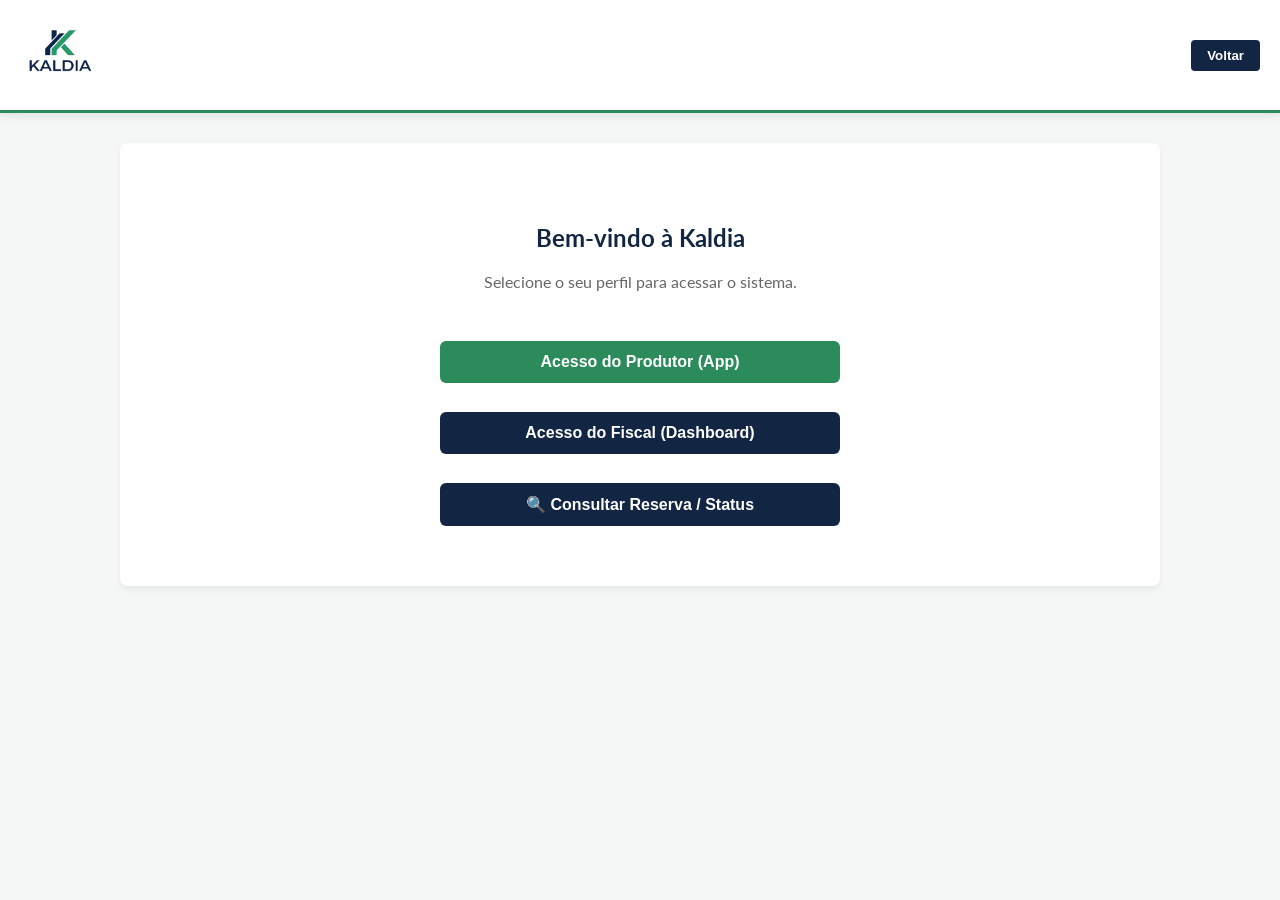
==== index.html @ 9e4625f6 "Rename kaldia.html to index.html" ====
<!DOCTYPE html>
<html lang="pt-BR">

<head>
    <meta charset="UTF-8">
    <meta name="viewport" content="width=device-width, initial-scale=1.0">
    <title>KALDIA - Gestão de Espaços</title>
    <link rel="preconnect" href="https://fonts.googleapis.com">
    <link rel="preconnect" href="https://fonts.gstatic.com" crossorigin>
    <link href="https://fonts.googleapis.com/css2?family=Lato:wght@400;700;900&display=swap" rel="stylesheet">
    <link rel="stylesheet" href="styles.css">
</head>

<body>

    <header>
        <div class="logo-container">
            <img src="logo.png" alt="Kaldia Logo" class="logo-img" style="height: 80px; cursor: pointer;"
                onclick="showView('view-home')">
        </div>
        <button class="header-btn" onclick="voltarPagina()">Voltar</button>
    </header>

    <div class="container">

        <!-- TELA 1: HOME -->
        <div id="view-home" class="view active" style="text-align: center; padding: 40px 0;">
            <h2 style="color: var(--primary-blue);">Bem-vindo à Kaldia</h2>
            <p style="color: #666; margin-bottom: 40px;">Selecione o seu perfil para acessar o sistema.</p>

            <div style="max-width: 400px; margin: 0 auto;">
                <button class="btn" onclick="abrirAutenticacao()">Acesso do Produtor (App)</button>
                <br><br>
                <button class="btn btn-blue" onclick="iniciarFiscal()">Acesso do Fiscal (Dashboard)</button>
                <br><br>
                <button class="btn" style="background-color: var(--primary-blue); color: white; border: none;"
                    onclick="abrirConsultaReserva()">🔍 Consultar Reserva / Status</button>
            </div>
        </div>

        <!-- =================== FLUXO DO PRODUTOR =================== -->

        <!-- TELA 1.1: AUTENTICAÇÃO (LOGIN) -->
        <div id="view-prod-auth" class="view">
            <div class="auth-container" style="text-align: center;">
                <h2 style="color: var(--primary-blue); margin-top: 0;">Identificação</h2>
                <p style="color: #666; margin-bottom: 25px;">Insira seu CPF para acessar a área de reservas.</p>

                <div class="form-group" style="text-align: left;">
                    <label>CPF</label>
                    <input type="number" id="auth-cpf" placeholder="Apenas números">
                </div>

                <button class="btn" onclick="verificarLogin()">Continuar</button>

                <div style="margin-top: 25px; padding-top: 15px; border-top: 1px solid #eee;">
                    <p style="font-size: 14px; margin-bottom: 10px;">Ainda não é cadastrado no KALDIA?</p>
                    <button class="btn btn-outline" onclick="showView('view-prod-cadastro')">Primeiro Acesso (Criar
                        Conta)</button>
                </div>
            </div>
        </div>

        <!-- TELA 1.2: CADASTRO DE PRODUTOR -->
        <div id="view-prod-cadastro" class="view">
            <h2 style="color: var(--primary-blue);">Cadastro de Produtor</h2>
            <p style="color: #666;">Preencha seus dados para agilizar suas futuras locações.</p>

            <div class="form-group">
                <label>Nome Completo *</label>
                <input type="text" id="cad-nome" placeholder="Digite seu nome" value="Carlos Mendonça">
            </div>

            <div style="display: flex; gap: 15px;">
                <div class="form-group" style="flex: 1;">
                    <label>CPF *</label>
                    <input type="number" id="cad-cpf" placeholder="Apenas números" value="09876543211">
                </div>
                <div class="form-group" style="flex: 1;">
                    <label>E-mail <span class="obs-label">(Opcional)</span></label>
                    <input type="email" id="cad-email" placeholder="exemplo@email.com"
                        value="carlos.mendonca@fazenda.com.br">
                </div>
            </div>

            <div class="form-group">
                <label>Tipo de Produto Principal *</label>
                <input type="text" id="cad-produto" placeholder="Ex: Tomate, Batata, Folhagens..."
                    value="Alface e Rúcula (Hidroponia)">
            </div>

            <div class="form-group">
                <label>Veículo de Transporte * <span class="obs-label">(Placa ou Modelo)</span></label>
                <input type="text" id="cad-veiculo" placeholder="Ex: Caminhão Baú (ABC-1234)"
                    value="Caminhão Baú (KLD-2024)">
            </div>

            <div class="form-group">
                <label>Pessoas Autorizadas p/ Embarque e Descarga</label>
                <textarea id="cad-pessoas" rows="2"
                    placeholder="Nome dos ajudantes ou motoristas autorizados">José (Motorista) e Marcos (Ajudante)</textarea>
            </div>

            <div style="display: flex; gap: 10px; margin-top: 25px;">
                <button class="btn" onclick="salvarNovoCadastro()">Confirmar Cadastro</button>
                <button class="btn btn-outline" onclick="showView('view-prod-auth')">Voltar</button>
            </div>
        </div>

        <!-- TELA 1.3: APROVAÇÃO PENDENTE (NOVA!) -->
        <div id="view-prod-aprovacao" class="view">
            <div class="aprovacao-container">

                <!-- Ícone com spinner animado -->
                <div class="aprovacao-icon-wrapper">
                    <div class="aprovacao-spinner"></div>
                    <div class="aprovacao-icon">⏳</div>
                </div>

                <h2 class="aprovacao-titulo">Cadastro Enviado para Análise</h2>
                <p class="aprovacao-subtitulo">
                    Seu cadastro foi recebido com sucesso e está sendo verificado pela equipe KALDIA.
                </p>

                <!-- Card de Status -->
                <div class="aprovacao-status-card">
                    <div class="aprovacao-status-label">Status do Cadastro</div>
                    <div class="aprovacao-status-valor">
                        <span class="status-dot"></span>
                        Aguardando Aprovação
                    </div>
                </div>

                <!-- Barra de progresso da verificação -->
                <div class="aprovacao-progress-bar">
                    <div id="aprovacao-progress" class="aprovacao-progress-fill"></div>
                </div>
                <div id="aprovacao-progress-text" class="aprovacao-progress-text">Iniciando verificação...</div>

                <!-- Etapas de verificação -->
                <div class="aprovacao-etapas">
                    <div id="etapa-1" class="aprovacao-etapa">
                        <div class="aprovacao-etapa-icon">1</div>
                        <span>Recebendo dados cadastrais...</span>
                    </div>
                    <div id="etapa-2" class="aprovacao-etapa">
                        <div class="aprovacao-etapa-icon">2</div>
                        <span>Verificando documentação (CPF)...</span>
                    </div>
                    <div id="etapa-3" class="aprovacao-etapa">
                        <div class="aprovacao-etapa-icon">3</div>
                        <span>Validando dados do veículo...</span>
                    </div>
                    <div id="etapa-4" class="aprovacao-etapa">
                        <div class="aprovacao-etapa-icon">4</div>
                        <span>Confirmando registro de Produtor Rural...</span>
                    </div>
                    <div id="etapa-5" class="aprovacao-etapa">
                        <div class="aprovacao-etapa-icon">5</div>
                        <span>Aprovação final do sistema...</span>
                    </div>
                </div>

                <!-- Dados resumidos do cadastro -->
                <div class="aprovacao-dados">
                    <div class="aprovacao-dados-titulo">Dados Enviados</div>
                    <div class="aprovacao-dado-linha">
                        <span>Nome:</span>
                        <span id="aprovacao-nome">-</span>
                    </div>
                    <div class="aprovacao-dado-linha">
                        <span>CPF:</span>
                        <span id="aprovacao-cpf">-</span>
                    </div>
                    <div class="aprovacao-dado-linha">
                        <span>Produto:</span>
                        <span id="aprovacao-produto">-</span>
                    </div>
                    <div class="aprovacao-dado-linha">
                        <span>Veículo:</span>
                        <span id="aprovacao-veiculo">-</span>
                    </div>
                </div>

                <!-- Aviso informativo -->
                <div class="aprovacao-info">
                    <span class="aprovacao-info-icon">ℹ️</span>
                    <span>A verificação é automática e leva alguns instantes. Você será redirecionado automaticamente
                        assim que seu cadastro for aprovado.</span>
                </div>

                <button class="btn btn-outline" onclick="showView('view-home')">Voltar ao Início</button>
            </div>
        </div>

        <!-- TELA 1.4: APROVAÇÃO CONFIRMADA (NOVA!) -->
        <div id="view-prod-aprovado" class="view">
            <div class="aprovacao-container">

                <!-- Ícone de sucesso -->
                <div class="aprovacao-sucesso-icon-wrapper">
                    <span class="aprovacao-sucesso-icon">✓</span>
                </div>

                <h2 class="aprovacao-sucesso-titulo">Cadastro Aprovado!</h2>
                <p class="aprovacao-sucesso-msg">
                    Parabéns! Seus dados foram verificados e aprovados.<br>
                    Você será redirecionado para a área de reservas.
                </p>

                <div class="aprovacao-redirect-info">
                    <span>🔔</span> Redirecionando em <strong id="countdown-timer">3</strong> segundos...
                </div>

                <button class="btn" onclick="iniciarProdutor()">Acessar Agora</button>
            </div>
        </div>

        <!-- TELA 2: PRODUTOR - RESERVA -->
        <div id="view-prod-reserva" class="view">
            <div style="display: flex; justify-content: space-between; align-items: center;">
                <h2 style="color: var(--primary-blue);">Agendar Locação</h2>
                <span id="nome-produtor-logado"
                    style="background: var(--box-free); padding: 5px 15px; border-radius: 20px; font-size: 13px; font-weight: bold;"></span>
            </div>

            <div class="form-group">
                <label>Data de Ocupação</label>
                <input type="date" id="prod-data" value="2026-09-20">
            </div>
            <div class="form-group">
                <label>Seus Produtos nesta carga</label>
                <input type="text" id="prod-produto">
            </div>
            <div class="form-group">
                <label>Quantidade Total Estimada</label>
                <input type="text" id="prod-qtd" placeholder="Ex: 80 Caixas">
            </div>

            <div class="form-group" style="margin-top: 25px;">
                <label
                    style="font-size: 16px; border-bottom: 2px solid var(--primary-green); padding-bottom: 5px;">Selecione
                    o Box no Mapa</label>
                <p style="font-size: 13px; color: #666; margin-top: 5px;">Veja onde seus concorrentes estão e escolha a
                    melhor localização.</p>

                <div class="legenda">
                    <div class="legenda-item">
                        <div class="dot livre"></div> Livre (Clique)
                    </div>
                    <div class="legenda-item">
                        <div class="dot reservado"></div> Ocupado
                    </div>
                    <div class="legenda-item">
                        <div class="dot selecionado"></div> Sua Escolha
                    </div>
                </div>

                <div id="mapa-produtor" class="patio-grid">
                    <!-- Preenchido via JavaScript -->
                </div>


                <div id="msg-box-selecionado"
                    style="text-align: center; padding: 10px; background: #e2e8f0; border-radius: 4px; font-weight: bold; color: var(--primary-blue);">
                    Nenhum box selecionado
                </div>
            </div>

            <button class="btn" onclick="confirmarReserva()">Avançar para Pagamento</button>
        </div>

        <!-- TELA 3: PRODUTOR - PAGAMENTO -->
        <div id="view-prod-pagamento" class="view" style="text-align: center;">
            <h2 style="color: var(--primary-blue);">Confirmar Pagamento</h2>
            <p>Sua reserva para o <strong id="pagamento-box"></strong> está pré-aprovada.</p>

            <div id="pagamento-valor"
                style="background: #e2e8f0; padding: 20px; border-radius: 8px; margin: 20px 0; font-size: 24px; font-weight: bold; color: var(--primary-blue);">
                Valor: R$ 35,00
            </div>

            <div style="text-align: left; background: white; padding: 15px; border-radius: 8px; margin-bottom: 20px; border: 1px solid #e2e8f0;">
                <h3 style="margin-top: 0; font-size: 16px; color: var(--primary-blue);">Forma de Pagamento</h3>
                
                <label style="display: flex; align-items: center; gap: 10px; margin-bottom: 15px; cursor: pointer; padding: 10px; border: 1px solid #ccc; border-radius: 6px;">
                    <input type="radio" name="metodo-pagamento" value="pix" checked style="width: auto;">
                    <span style="font-weight: bold;">PIX (Aprovação Imediata)</span>
                    <span style="margin-left: auto; font-size: 20px;">💠</span>
                </label>

                <label style="display: flex; align-items: center; gap: 10px; margin-bottom: 15px; cursor: pointer; padding: 10px; border: 1px solid #ccc; border-radius: 6px;">
                    <input type="radio" name="metodo-pagamento" value="credito" style="width: auto;">
                    <span style="font-weight: bold;">Cartão de Crédito</span>
                    <div style="margin-left: auto; display: flex; gap: 5px;">
                        <img src="https://upload.wikimedia.org/wikipedia/commons/thumb/5/5e/Visa_Inc._logo.svg/800px-Visa_Inc._logo.svg.png" style="height: 15px;" alt="Visa">
                        <img src="https://upload.wikimedia.org/wikipedia/commons/thumb/2/2a/Mastercard-logo.svg/1280px-Mastercard-logo.svg.png" style="height: 15px;" alt="Mastercard">
                    </div>
                </label>

                <label style="display: flex; align-items: center; gap: 10px; cursor: pointer; padding: 10px; border: 1px solid #ccc; border-radius: 6px;">
                    <input type="radio" name="metodo-pagamento" value="debito" style="width: auto;">
                    <span style="font-weight: bold;">Cartão de Débito</span>
                    <div style="margin-left: auto; display: flex; gap: 5px;">
                        <img src="https://upload.wikimedia.org/wikipedia/commons/thumb/5/5e/Visa_Inc._logo.svg/800px-Visa_Inc._logo.svg.png" style="height: 15px;" alt="Visa">
                        <img src="https://upload.wikimedia.org/wikipedia/commons/thumb/2/2a/Mastercard-logo.svg/1280px-Mastercard-logo.svg.png" style="height: 15px;" alt="Mastercard">
                    </div>
                </label>
            </div>

            <button class="btn" onclick="realizarPagamento()">Pagar e Confirmar</button>
            <button class="btn btn-outline" onclick="showView('view-prod-reserva')">Voltar</button>
        </div>

        <!-- TELA 4: PRODUTOR - STATUS E CHECK-IN -->
        <div id="view-prod-status" class="view" style="text-align: center;">
            <h2 style="color: var(--primary-green);">Reserva Paga com Sucesso!</h2>
            <p>Dirija-se ao local e ocupe o seu espaço.</p>

            <div class="ficha-resumo">
                <div class="ficha-linha"><span>Status do Espaço:</span> <strong
                        style="color: var(--box-reserved);">Reservado (Aguardando Chegada)</strong></div>
                <div class="ficha-linha"><span>Box Alocado:</span> <strong id="status-box"></strong></div>
                <div class="ficha-linha"><span>Data:</span> <strong id="status-data"></strong></div>
            </div>

            <br>
            <button class="btn btn-blue" onclick="fazerCheckin()">Cheguei ao Local (Fazer Check-in)</button>
        </div>

        <!-- TELA 5: PRODUTOR - FICHA RESUMO FINAL -->
        <div id="view-prod-resumo" class="view">
            <h2 style="color: var(--primary-green); text-align: center;">Check-in Realizado!</h2>
            <p style="text-align: center;">Você já pode iniciar sua comercialização no espaço.</p>

            <div class="ficha-resumo">
                <h3 style="margin-top: 0; color: var(--primary-blue); text-align: center;">Ficha de Ocupação</h3>
                <div class="ficha-linha"><span>Produtor(a):</span> <strong id="resumo-nome"></strong></div>
                <div class="ficha-linha"><span>Status Oficial:</span> <strong
                        style="color: var(--primary-green);">Ocupado (Check-in Concluído)</strong></div>
                <div class="ficha-linha"><span>Box (Pedra):</span> <strong id="resumo-box"></strong></div>
                <div class="ficha-linha"><span>Produtos:</span> <strong id="resumo-produto"></strong></div>
                <div class="ficha-linha"><span>Volume Declarado:</span> <strong id="resumo-qtd"></strong></div>
            </div>

            <button class="btn btn-outline" style="margin-top: 20px;" onclick="showView('view-home')">Sair</button>
        </div>

        <!-- =================== FLUXO DO FISCAL =================== -->

        <!-- TELA 6: FISCAL - DASHBOARD -->
        <div id="view-fiscal-dash" class="view">
            <div class="dash-header">
                <h2 style="margin: 0; color: var(--primary-blue); display: flex; align-items: center; gap: 15px;">Gestão
                    de Espaços do Dia <span id="percentual-lotacao"
                        style="font-size: 14px; background: #e2e8f0; color: var(--primary-blue); padding: 5px 12px; border-radius: 20px; border: 1px solid #cbd5e0;">0%
                        Lotado</span></h2>
                <div class="fiscal-actions">
                    <button class="btn-sm"
                        style="background-color: var(--primary-green); color: white; padding: 8px 15px; margin-right: 10px; border: none; box-shadow: 0 2px 4px rgba(0,0,0,0.1);"
                        onclick="abrirRelatorios()">📊 Visão Gerencial</button>
                    <button class="btn-sm"
                        style="background-color: var(--box-revisao); color: white; padding: 8px 15px; margin-right: 10px; border: none; box-shadow: 0 2px 4px rgba(0,0,0,0.1);"
                        onclick="abrirGestaoProdutores()">👥 Produtores (CRM)</button>
                    <button class="btn-sm btn-blue" style="padding: 8px 15px;" onclick="abrirModalNovo()">+ Adicionar
                        Locação Manual</button>
                </div>
            </div>

            <div class="legenda">
                <div class="legenda-item">
                    <div class="dot livre"></div> Livre
                </div>
                <div class="legenda-item">
                    <div class="dot reservado"></div> Reservado (Pago)
                </div>
                <div class="legenda-item">
                    <div class="dot ocupado"></div> Ocupado (No local)
                </div>
                <div class="legenda-item">
                    <div class="dot alerta"></div> Irregularidade
                </div>
                <div class="legenda-item">
                    <div class="dot revisao"></div> Em Revisão
                </div>
            </div>

            <div id="mapa-patio-fiscal" class="patio-grid">
                <!-- Preenchido via JavaScript -->
            </div>

            <div
                style="display: flex; justify-content: space-between; align-items: center; margin-top: 30px; border-bottom: 2px solid var(--primary-green); padding-bottom: 5px; flex-wrap: wrap; gap: 10px;">
                <h3 style="color: var(--primary-blue); margin: 0; border: none; padding: 0;">Agendamentos do Dia</h3>
                <select id="filtro-status"
                    style="padding: 6px 12px; border-radius: 4px; border: 1px solid #ccc; font-size: 14px; background: white; color: var(--primary-blue); outline: none;"
                    onchange="renderizarDashboardFiscal()">
                    <option value="todos">Todos os Status</option>
                    <option value="reservado">Aguardando Confirmação</option>
                    <option value="alerta">Com Irregularidade</option>
                    <option value="revisao">Em Revisão</option>
                    <option value="ocupado">Ocupados</option>
                </select>
            </div>
            <div style="overflow-x: auto;">
                <table>
                    <thead>
                        <tr>
                            <th>Box</th>
                            <th>Produtor/Responsável</th>
                            <th>Produto Informado</th>
                            <th>Qtd</th>
                            <th>Status</th>
                            <th>Ações de Gestão</th>
                        </tr>
                    </thead>
                    <tbody id="tabela-agendamentos">
                        <!-- Preenchido via JavaScript -->
                    </tbody>
                </table>
            </div>
        </div>

        <!-- TELA 7: VISÃO GERENCIAL (RELATÓRIOS) -->
        <div id="view-fiscal-relatorios" class="view">
            <div class="dash-header">
                <h2 style="margin: 0; color: var(--primary-blue);">Painel Gerencial de Relatórios</h2>
                <button class="btn-sm btn-outline" style="padding: 8px 15px;" onclick="iniciarFiscal()">Voltar ao
                    Dashboard</button>
            </div>
            <p style="color: #666; margin-bottom: 20px;">Visão consolidada da operação do pátio para tomada de decisão
                gerencial.</p>

            <div class="report-grid">
                <div class="report-card">
                    <div class="report-icon">📈</div>
                    <div class="report-value" id="rep-lotacao">0%</div>
                    <div class="report-label">Lotação Média do Dia</div>
                </div>
                <div class="report-card">
                    <div class="report-icon">❌</div>
                    <div class="report-value" id="rep-cancelamentos">0</div>
                    <div class="report-label">Cancelamentos / No-show</div>
                </div>
                <div class="report-card">
                    <div class="report-icon">⚠️</div>
                    <div class="report-value" id="rep-alertas">0</div>
                    <div class="report-label">Não Conformidades Registradas</div>
                </div>
                <div class="report-card">
                    <div class="report-icon">🛠️</div>
                    <div class="report-value" id="rep-resolvidas">0</div>
                    <div class="report-label">Ocorrências Resolvidas</div>
                </div>
            </div>

            <div
                style="margin-top: 30px; background: white; padding: 20px; border-radius: 8px; border: 1px solid #e2e8f0;">
                <h3 style="margin-top: 0; color: var(--primary-blue);">Histórico de Lotação (Últimos 30 dias)</h3>
                <div class="chart-container" id="grafico-lotacao">
                    <!-- Barras geradas por JS -->
                </div>
                <div
                    style="display: flex; justify-content: space-between; font-size: 12px; color: #666; margin-top: 5px;">
                    <span>30 dias atrás</span>
                    <span>Hoje</span>
                </div>
            </div>

            <div
                style="margin-top: 30px; background: white; padding: 20px; border-radius: 8px; border: 1px solid #e2e8f0;">
                <h3 style="margin-top: 0; color: var(--primary-blue);">Eficiência de Tratativas de Pátio</h3>
                <div style="display: flex; align-items: center; gap: 15px; margin-top: 15px;">
                    <div style="flex: 1; background: #e2e8f0; height: 20px; border-radius: 10px; overflow: hidden;">
                        <div id="rep-barra-eficiencia"
                            style="width: 0%; background: var(--primary-green); height: 100%;"></div>
                    </div>
                    <strong style="color: var(--primary-green);" id="rep-texto-eficiencia">0% de Eficiência</strong>
                </div>
                <p style="font-size: 13px; color: #666; margin-top: 10px;">Proporção de alertas solucionados pela equipe
                    operacional durante o mesmo turno.</p>
            </div>
        </div>

        <!-- TELA 8: GESTÃO DE PRODUTORES E CRM -->
        <div id="view-fiscal-produtores" class="view">
            <div class="dash-header">
                <h2 style="margin: 0; color: var(--primary-blue);">Gestão de Produtores e Comunicação</h2>
                <button class="btn-sm btn-outline" style="padding: 8px 15px;" onclick="iniciarFiscal()">Voltar ao
                    Dashboard</button>
            </div>

            <div
                style="background: white; padding: 20px; border-radius: 8px; border: 1px solid #e2e8f0; margin-bottom: 25px;">
                <h3 style="margin-top: 0; color: var(--primary-blue);">Campanhas Sazonais (Atração)</h3>
                <p style="font-size: 13px; color: #666; margin-bottom: 15px;">Aumente a taxa de lotação enviando
                    convites automáticos para produtores de culturas específicas.</p>
                <div style="display: flex; gap: 10px; align-items: center; flex-wrap: wrap;">
                    <div style="flex: 1; min-width: 200px;">
                        <input type="text" id="crm-sazonal-produto" placeholder="Ex: Morango, Tomate, Milho..."
                            value="Morango">
                    </div>
                    <button class="btn" style="background-color: var(--primary-green); width: auto;"
                        onclick="dispararSazonal()">📢 Disparar Convite Sazonal</button>
                </div>
            </div>

            <div
                style="display: flex; justify-content: space-between; align-items: center; border-bottom: 2px solid var(--primary-green); padding-bottom: 5px; flex-wrap: wrap; gap: 10px;">
                <h3 style="color: var(--primary-blue); margin: 0; border: none; padding: 0;">Base de Produtores
                    Cadastrados</h3>
                <select id="filtro-crm"
                    style="padding: 6px 12px; border-radius: 4px; border: 1px solid #ccc; font-size: 14px; background: white; color: var(--primary-blue); outline: none;"
                    onchange="renderizarTabelaProdutores()">
                    <option value="todos">Todos os Produtores</option>
                    <option value="ativo_locado">Ativos com Locação</option>
                    <option value="ativo_sem_locacao">Ativos sem Locação</option>
                    <option value="inativo">Inativos</option>
                </select>
            </div>
            <div style="overflow-x: auto;">
                <table>
                    <thead>
                        <tr>
                            <th>Produtor</th>
                            <th>Produto Principal</th>
                            <th>Status (KALDIA)</th>
                            <th>Ações</th>
                        </tr>
                    </thead>
                    <tbody id="tabela-produtores-crm">
                        <!-- Preenchido via JavaScript -->
                    </tbody>
                </table>
            </div>
        </div>

        <!-- TELA 9: CONSULTA DE RESERVA -->
        <div id="view-consulta-reserva" class="view" style="max-width: 500px; margin: 0 auto;">
            <h2 style="color: var(--primary-blue); text-align: center;">Consultar Reserva</h2>
            <p style="text-align: center; color: #666; margin-bottom: 20px;">Informe um dos dados abaixo para localizar
                sua reserva de espaço.</p>

            <div class="card" style="padding: 20px;">
                <div class="form-group">
                    <label style="font-weight: bold; color: var(--primary-blue);">CPF, Placa do Veículo ou Código da
                        Reserva</label>
                    <input type="text" id="consulta-input" placeholder="Ex: 123.456.789-00, ABC-1234, KLD-998"
                        style="text-align: center; font-size: 16px; margin-top: 10px;">
                </div>
                <button class="btn" id="btn-buscar-reserva" style="background-color: var(--primary-green);"
                    onclick="buscarReserva()">Pesquisar Reserva</button>
            </div>

            <div id="resultado-consulta" style="display: none; margin-top: 25px;">
                <div class="card"
                    style="border-top: 4px solid var(--primary-green); text-align: center; padding: 25px;">
                    <h3 style="margin-top: 0; color: var(--primary-blue);">Detalhes da Reserva</h3>

                    <div style="margin: 15px 0;">
                        <span
                            style="background: var(--primary-green); color: white; padding: 6px 15px; border-radius: 20px; font-weight: bold; font-size: 14px; box-shadow: 0 2px 4px rgba(0,0,0,0.1);">STATUS:
                            CONFIRMADO</span>
                    </div>

                    <div
                        style="text-align: left; background: #f8fafc; padding: 15px; border-radius: 8px; margin-bottom: 15px; border: 1px solid #e2e8f0;">
                        <p style="margin: 8px 0; border-bottom: 1px dashed #ccc; padding-bottom: 8px;">
                            <strong>Produtor:</strong> <span id="consulta-nome"
                                style="color: var(--primary-blue); font-weight: bold;">João da Silva</span>
                        </p>
                        <p style="margin: 8px 0; border-bottom: 1px dashed #ccc; padding-bottom: 8px;"><strong>Data da
                                Entrada:</strong> <span id="consulta-data">25/10/2026</span></p>
                        <p style="margin: 8px 0; border-bottom: 1px dashed #ccc; padding-bottom: 8px;"><strong>Espaço
                                (Box):</strong> <span id="consulta-box"
                                style="font-size: 16px; font-weight: bold; color: var(--primary-blue);">A-02</span></p>
                        <p style="margin: 8px 0;"><strong>Pagamento:</strong> <span
                                style="color: var(--primary-green); font-weight: bold;">Pago (R$ <span
                                    id="consulta-valor">70,00</span>)</span></p>
                    </div>

                    <div style="margin-top: 20px; display: flex; flex-direction: column; align-items: center;">
                        <p style="font-size: 13px; color: #666; margin-bottom: 8px;">Apresente este QR Code na portaria
                        </p>
                        <div
                            style="width: 150px; height: 150px; background: url('https://api.qrserver.com/v1/create-qr-code/?size=150x150&data=KALDIA-RESERVA') no-repeat center center; border: 1px solid #ccc; padding: 10px; border-radius: 8px;">
                        </div>
                        <p
                            style="font-size: 16px; font-weight: 900; color: var(--primary-blue); margin-top: 15px; letter-spacing: 2px;">
                            KLD-<span id="consulta-codigo">A02-887</span></p>
                    </div>
                </div>
            </div>
        </div>

        <!-- MODAIS DO FISCAL -->
        <div id="modal-irregular" class="modal-overlay">
            <div class="modal-content">
                <h3 style="color: var(--box-alert); margin-top: 0;">Reportar Irregularidade</h3>
                <p>Descreva a divergência encontrada no espaço (ex: quantidade diferente, produto errado, invadiu espaço
                    vizinho).</p>
                <input type="hidden" id="irreg-box-id">
                <textarea id="irreg-obs" rows="4" placeholder="Detalhes da irregularidade..."></textarea>
                <div style="display: flex; gap: 10px; margin-top: 15px;">
                    <button class="btn btn-danger" onclick="salvarIrregularidade()">Registrar e Alertar</button>
                    <button class="btn btn-outline" onclick="fecharModais()">Cancelar</button>
                </div>
            </div>
        </div>

        <div id="modal-tratar-alerta" class="modal-overlay">
            <div class="modal-content">
                <h3 style="color: var(--primary-blue); margin-top: 0;">Tratar Ocorrência</h3>
                <p>A ocorrência reportada neste espaço foi resolvida?</p>
                <input type="hidden" id="tratar-box-id">
                <div style="display: flex; flex-direction: column; gap: 10px; margin-top: 15px;">
                    <button class="btn" style="background-color: var(--primary-green);" onclick="resolverOcorrencia()">✅
                        Sim, resolvida (Fica Verde)</button>
                    <button class="btn" style="background-color: var(--box-revisao); color: white;"
                        onclick="revisarOcorrencia()">⏳ Não, aguardando revisão</button>
                    <button class="btn btn-outline" onclick="fecharModais()">Cancelar</button>
                </div>
            </div>
        </div>

        <div id="modal-novo" class="modal-overlay">
            <div class="modal-content">
                <h3 style="color: var(--primary-blue); margin-top: 0;">Nova Locação Manual</h3>
                <div class="form-group">
                    <label>Nome do Produtor</label>
                    <input type="text" id="novo-nome" placeholder="Nome Completo">
                </div>
                <div class="form-group">
                    <label>Box (Digite um disponível)</label>
                    <input type="text" id="novo-box" placeholder="Ex: B-05">
                </div>
                <div class="form-group">
                    <label>Produtos</label>
                    <input type="text" id="novo-produto" placeholder="O que está vendendo?">
                </div>
                <div style="display: flex; gap: 10px; margin-top: 15px;">
                    <button class="btn" onclick="salvarNovoManual()">Criar Locação</button>
                    <button class="btn btn-outline" onclick="fecharModais()">Cancelar</button>
                </div>
            </div>
        </div>

    </div>

    <script src="script.js?v=2"></script>
</body>

</html>
---- styles.css ----
/* Paleta de Cores baseada no Logo KALDIA */
:root {
    --primary-blue: #122643;
    --primary-green: #2C8B5B;
    --light-bg: #F4F7F6;
    --white: #FFFFFF;

    --box-free: #E2E8F0;
    --box-reserved: #F6E05E;
    --box-occupied: #48BB78;
    --box-alert: #FC8181;
    --box-revisao: #ED8936;
}

body {
    font-family: 'Lato', sans-serif;
    background-color: var(--light-bg);
    margin: 0;
    padding: 0;
    color: #333;
}

header {
    background-color: var(--white);
    padding: 15px 20px;
    display: flex;
    justify-content: space-between;
    align-items: center;
    box-shadow: 0 2px 10px rgba(0, 0, 0, 0.1);
    border-bottom: 3px solid var(--primary-green);
}

.logo-container {
    display: flex;
    align-items: center;
    font-weight: 900;
    font-size: 28px;
    letter-spacing: 2px;
}

.logo-k {
    color: var(--primary-green);
}

.logo-text {
    color: var(--primary-blue);
    margin-left: 5px;
}

.logo-img {
    height: 80px;
    width: 80px;
    object-fit: contain;
    margin-right: 10px;
    border-radius: 4px;
}

.header-btn {
    background: var(--primary-blue);
    border: none;
    color: var(--white);
    padding: 8px 16px;
    cursor: pointer;
    border-radius: 4px;
    font-weight: bold;
}

.container {
    max-width: 1000px;
    margin: 30px auto;
    padding: 20px;
    background: var(--white);
    border-radius: 8px;
    box-shadow: 0 4px 6px rgba(0, 0, 0, 0.05);
}

.view {
    display: none;
}

.view.active {
    display: block;
    animation: fadeIn 0.3s ease;
}

@keyframes fadeIn {
    from {
        opacity: 0;
        transform: translateY(10px);
    }

    to {
        opacity: 1;
        transform: translateY(0);
    }
}

.btn {
    display: inline-block;
    background-color: var(--primary-green);
    color: var(--white);
    padding: 12px 24px;
    border: none;
    border-radius: 6px;
    font-size: 16px;
    font-weight: bold;
    cursor: pointer;
    width: 100%;
    margin-top: 10px;
    text-align: center;
    transition: opacity 0.2s;
}

.btn:hover {
    opacity: 0.9;
}

.btn-blue {
    background-color: var(--primary-blue);
    color: var(--white);
}

.btn-outline {
    background-color: transparent;
    color: var(--primary-blue);
    border: 2px solid var(--primary-blue);
}

.btn-sm {
    padding: 6px 12px;
    font-size: 12px;
    width: auto;
    margin: 2px;
    color: var(--white);
    border: none;
    border-radius: 4px;
    cursor: pointer;
    font-weight: bold;
}

.btn-danger {
    background-color: #E53E3E;
    color: var(--white);
}

.btn-warning {
    background-color: #DD6B20;
    color: var(--white);
}

.form-group {
    margin-bottom: 15px;
    text-align: left;
}

label {
    display: block;
    margin-bottom: 5px;
    font-weight: bold;
    color: var(--primary-blue);
    font-size: 14px;
}

.obs-label {
    font-size: 12px;
    font-weight: normal;
    color: #666;
    margin-left: 5px;
}

input,
select,
textarea {
    width: 100%;
    padding: 10px;
    border: 1px solid #CBD5E0;
    border-radius: 4px;
    box-sizing: border-box;
    font-size: 15px;
}

.ficha-resumo {
    border: 2px solid var(--primary-blue);
    border-radius: 8px;
    padding: 20px;
    margin-top: 20px;
    background: #f8fafc;
}

.ficha-linha {
    display: flex;
    justify-content: space-between;
    border-bottom: 1px dashed #ccc;
    padding: 10px 0;
}

.ficha-linha strong {
    color: var(--primary-blue);
}

.dash-header {
    display: flex;
    justify-content: space-between;
    align-items: center;
    margin-bottom: 20px;
}

.legenda {
    display: flex;
    gap: 15px;
    font-size: 12px;
    margin-bottom: 15px;
    justify-content: center;
    flex-wrap: wrap;
}

.legenda-item {
    display: flex;
    align-items: center;
    gap: 5px;
    font-weight: bold;
}

.dot {
    width: 14px;
    height: 14px;
    border-radius: 3px;
}

.dot.livre {
    background: var(--box-free);
    border: 1px solid #ccc;
}

.dot.reservado {
    background: var(--box-reserved);
}

.dot.ocupado {
    background: var(--box-occupied);
}

.dot.alerta {
    background: var(--box-alert);
}

.dot.revisao {
    background: var(--box-revisao);
}

.dot.selecionado {
    background: var(--primary-blue);
}

.patio-grid {
    display: grid;
    grid-template-columns: repeat(auto-fill, minmax(80px, 1fr));
    gap: 10px;
    margin-bottom: 20px;
    background: #f1f5f9;
    padding: 15px;
    border-radius: 8px;
}

.pedra {
    height: 70px;
    display: flex;
    flex-direction: column;
    align-items: center;
    justify-content: center;
    font-weight: bold;
    border-radius: 6px;
    border: 1px solid rgba(0, 0, 0, 0.1);
    font-size: 14px;
    text-align: center;
    padding: 2px;
    box-sizing: border-box;
}

.pedra.selecionavel {
    cursor: pointer;
    transition: transform 0.1s;
}

.pedra.selecionavel:hover {
    transform: scale(1.05);
    border-color: var(--primary-green);
}

.pedra.nao-selecionavel {
    cursor: not-allowed;
    opacity: 0.85;
}

.status-livre {
    background-color: var(--box-free);
    color: #666;
}

.status-reservado {
    background-color: var(--box-reserved);
    color: #333;
}

.status-ocupado {
    background-color: var(--box-occupied);
    color: white;
}

.status-alerta {
    background-color: var(--box-alert);
    color: white;
}

.status-revisao {
    background-color: var(--box-revisao);
    color: white;
}

.status-selecionado {
    background-color: var(--primary-blue);
    color: white;
    box-shadow: 0 0 8px rgba(0, 0, 0, 0.4);
    transform: scale(1.05);
}

.produto-info {
    font-size: 10px;
    font-weight: normal;
    margin-top: 4px;
    line-height: 1.1;
    white-space: nowrap;
    overflow: hidden;
    text-overflow: ellipsis;
    width: 100%;
}

table {
    width: 100%;
    border-collapse: collapse;
    margin-top: 10px;
}

th,
td {
    padding: 12px;
    text-align: left;
    border-bottom: 1px solid #ddd;
    font-size: 14px;
}

th {
    background-color: var(--primary-blue);
    color: white;
}

tr:hover {
    background-color: #f1f5f9;
}

.modal-overlay {
    position: fixed;
    top: 0;
    left: 0;
    width: 100%;
    height: 100%;
    background: rgba(0, 0, 0, 0.5);
    display: none;
    justify-content: center;
    align-items: center;
}

.modal-content {
    background: white;
    padding: 25px;
    border-radius: 8px;
    width: 90%;
    max-width: 500px;
}

.modal-overlay.active {
    display: flex;
}

.auth-container {
    max-width: 400px;
    margin: 0 auto;
    background: white;
    padding: 30px;
    border-radius: 8px;
    border: 1px solid #e2e8f0;
}

/* =================== TELA DE APROVAÇÃO PENDENTE =================== */

.aprovacao-container {
    max-width: 500px;
    margin: 0 auto;
    text-align: center;
    padding: 40px 20px;
}

.aprovacao-icon-wrapper {
    position: relative;
    width: 120px;
    height: 120px;
    margin: 0 auto 30px;
}

.aprovacao-spinner {
    width: 120px;
    height: 120px;
    border: 4px solid #e2e8f0;
    border-top: 4px solid var(--primary-green);
    border-right: 4px solid var(--primary-blue);
    border-radius: 50%;
    animation: spin 1.8s linear infinite;
}

@keyframes spin {
    0% {
        transform: rotate(0deg);
    }

    100% {
        transform: rotate(360deg);
    }
}

.aprovacao-icon {
    position: absolute;
    top: 50%;
    left: 50%;
    transform: translate(-50%, -50%);
    font-size: 48px;
    animation: pulseIcon 2s ease-in-out infinite;
}

@keyframes pulseIcon {

    0%,
    100% {
        transform: translate(-50%, -50%) scale(1);
        opacity: 1;
    }

    50% {
        transform: translate(-50%, -50%) scale(1.1);
        opacity: 0.7;
    }
}

.aprovacao-titulo {
    color: var(--primary-blue);
    font-size: 22px;
    margin-bottom: 10px;
    font-weight: 700;
}

.aprovacao-subtitulo {
    color: #666;
    font-size: 15px;
    line-height: 1.5;
    margin-bottom: 30px;
}

.aprovacao-status-card {
    background: linear-gradient(135deg, #f8fafc 0%, #edf2f7 100%);
    border: 2px solid #e2e8f0;
    border-radius: 12px;
    padding: 20px;
    margin-bottom: 25px;
}

.aprovacao-status-label {
    font-size: 12px;
    text-transform: uppercase;
    letter-spacing: 1.5px;
    color: #a0aec0;
    font-weight: 700;
    margin-bottom: 8px;
}

.aprovacao-status-valor {
    font-size: 18px;
    font-weight: 700;
    color: #D69E2E;
    display: flex;
    align-items: center;
    justify-content: center;
    gap: 8px;
}

.aprovacao-status-valor .status-dot {
    width: 10px;
    height: 10px;
    background: #D69E2E;
    border-radius: 50%;
    animation: blink 1.5s ease-in-out infinite;
}

@keyframes blink {

    0%,
    100% {
        opacity: 1;
    }

    50% {
        opacity: 0.3;
    }
}

.aprovacao-dados {
    text-align: left;
    background: white;
    border: 1px solid #e2e8f0;
    border-radius: 8px;
    padding: 15px 20px;
    margin-bottom: 25px;
}

.aprovacao-dados-titulo {
    font-size: 13px;
    text-transform: uppercase;
    letter-spacing: 1px;
    color: #a0aec0;
    font-weight: 700;
    margin-bottom: 12px;
    padding-bottom: 8px;
    border-bottom: 1px solid #edf2f7;
}

.aprovacao-dado-linha {
    display: flex;
    justify-content: space-between;
    padding: 6px 0;
    font-size: 14px;
}

.aprovacao-dado-linha span:first-child {
    color: #718096;
}

.aprovacao-dado-linha span:last-child {
    color: var(--primary-blue);
    font-weight: 600;
}

.aprovacao-info {
    background: #fffbeb;
    border: 1px solid #fefcbf;
    border-radius: 8px;
    padding: 12px 16px;
    font-size: 13px;
    color: #975a16;
    line-height: 1.5;
    margin-bottom: 20px;
    display: flex;
    align-items: flex-start;
    gap: 10px;
    text-align: left;
}

.aprovacao-info-icon {
    font-size: 18px;
    flex-shrink: 0;
    margin-top: 1px;
}

/* Tela de Aprovação Confirmada */
.aprovacao-sucesso-icon-wrapper {
    width: 100px;
    height: 100px;
    margin: 0 auto 25px;
    background: linear-gradient(135deg, var(--primary-green) 0%, #38a169 100%);
    border-radius: 50%;
    display: flex;
    align-items: center;
    justify-content: center;
    animation: scaleIn 0.5s ease;
    box-shadow: 0 8px 25px rgba(44, 139, 91, 0.3);
}

@keyframes scaleIn {
    0% {
        transform: scale(0);
        opacity: 0;
    }

    60% {
        transform: scale(1.1);
    }

    100% {
        transform: scale(1);
        opacity: 1;
    }
}

.aprovacao-sucesso-icon {
    font-size: 50px;
    color: white;
}

.aprovacao-sucesso-titulo {
    color: var(--primary-green);
    font-size: 24px;
    font-weight: 700;
    margin-bottom: 10px;
}

.aprovacao-sucesso-msg {
    color: #666;
    font-size: 15px;
    margin-bottom: 30px;
    line-height: 1.5;
}

/* Simulação de verificação - barra de progresso */
.aprovacao-progress-bar {
    width: 100%;
    height: 6px;
    background: #e2e8f0;
    border-radius: 3px;
    overflow: hidden;
    margin-bottom: 8px;
}

.aprovacao-progress-fill {
    height: 100%;
    background: linear-gradient(90deg, var(--primary-green), var(--primary-blue));
    border-radius: 3px;
    width: 0%;
    transition: width 0.5s ease;
}

.aprovacao-progress-text {
    font-size: 12px;
    color: #a0aec0;
    margin-bottom: 20px;
}

/* Etapas de verificação */
.aprovacao-etapas {
    text-align: left;
    margin-bottom: 25px;
}

.aprovacao-etapa {
    display: flex;
    align-items: center;
    gap: 12px;
    padding: 10px 0;
    font-size: 14px;
    color: #a0aec0;
    transition: color 0.3s ease;
}

.aprovacao-etapa.ativa {
    color: var(--primary-blue);
    font-weight: 600;
}

.aprovacao-etapa.concluida {
    color: var(--primary-green);
}

.aprovacao-etapa-icon {
    width: 28px;
    height: 28px;
    border-radius: 50%;
    display: flex;
    align-items: center;
    justify-content: center;
    font-size: 14px;
    flex-shrink: 0;
    background: #e2e8f0;
    transition: background 0.3s ease;
}

.aprovacao-etapa.ativa .aprovacao-etapa-icon {
    background: #ebf4ff;
    color: var(--primary-blue);
}

.aprovacao-etapa.concluida .aprovacao-etapa-icon {
    background: #c6f6d5;
    color: var(--primary-green);
}

/* Redirect countdown */
.aprovacao-redirect-info {
    background: linear-gradient(135deg, #ebf8ff, #e6fffa);
    border: 1px solid #b2f5ea;
    border-radius: 8px;
    padding: 14px 20px;
    margin-bottom: 20px;
    font-size: 15px;
    color: var(--primary-blue);
    display: flex;
    align-items: center;
    justify-content: center;
    gap: 8px;
    animation: pulseGlow 1.5s ease-in-out infinite;
}

@keyframes pulseGlow {

    0%,
    100% {
        box-shadow: 0 0 0 0 rgba(44, 139, 91, 0.2);
    }

    50% {
        box-shadow: 0 0 12px 4px rgba(44, 139, 91, 0.15);
    }
}

/* =================== RELATÓRIOS GERENCIAIS =================== */
.report-grid {
    display: grid;
    grid-template-columns: repeat(auto-fit, minmax(200px, 1fr));
    gap: 20px;
    margin-bottom: 20px;
}

.report-card {
    background: white;
    padding: 20px;
    border-radius: 8px;
    border: 1px solid #e2e8f0;
    text-align: center;
    box-shadow: 0 2px 4px rgba(0, 0, 0, 0.02);
}

.report-icon {
    font-size: 30px;
    margin-bottom: 10px;
}

.report-value {
    font-size: 32px;
    font-weight: 900;
    color: var(--primary-blue);
    margin-bottom: 5px;
}

.report-label {
    font-size: 14px;
    color: #666;
    font-weight: bold;
}

.badge-ativo-locado {
    background-color: #C6F6D5;
    color: #22543D;
    padding: 3px 8px;
    border-radius: 12px;
    font-size: 11px;
    font-weight: bold;
}

.badge-ativo-sem-locacao {
    background-color: #FEEBC8;
    color: #7B341E;
    padding: 3px 8px;
    border-radius: 12px;
    font-size: 11px;
    font-weight: bold;
}

.badge-inativo {
    background-color: #FED7D7;
    color: #9B2C2C;
    padding: 3px 8px;
    border-radius: 12px;
    font-size: 11px;
    font-weight: bold;
}

.chart-container {
    display: flex;
    align-items: flex-end;
    gap: 4px;
    height: 150px;
    margin-top: 15px;
    border-bottom: 1px solid #ccc;
    padding-bottom: 5px;
}

.chart-bar {
    flex: 1;
    background-color: var(--primary-blue);
    border-radius: 3px 3px 0 0;
    transition: height 0.3s;
    position: relative;
    cursor: pointer;
}

.chart-bar:hover {
    background-color: var(--primary-green);
}

.chart-bar:hover::after {
    content: attr(data-val) '%';
    position: absolute;
    top: -25px;
    left: 50%;
    transform: translateX(-50%);
    background: #333;
    color: white;
    padding: 2px 5px;
    border-radius: 3px;
    font-size: 10px;
    z-index: 10;
}

/* =================== TABELA RESPONSIVA (MOBILE) =================== */
@media (max-width: 768px) {

    .dash-header {
        flex-direction: column;
        align-items: stretch;
        gap: 15px;
    }

    .fiscal-actions {
        display: flex;
        flex-direction: column;
        width: 100%;
        gap: 8px;
    }

    .fiscal-actions button {
        width: 100%;
        margin-right: 0 !important;
        padding: 12px 15px !important;
        font-size: 15px;
    }

    table,
    thead,
    tbody,
    th,
    td,
    tr {
        display: block;
    }

    thead tr {
        display: none;
    }

    tr {
        border: 1px solid #ddd;
        margin-bottom: 15px;
        border-radius: 8px;
        background: white;
        padding: 5px 0;
        box-shadow: 0 2px 4px rgba(0, 0, 0, 0.05);
    }

    td {
        border: none;
        border-bottom: 1px solid #f1f5f9;
        position: relative;
        padding-left: 45%;
        text-align: right;
    }

    td:before {
        position: absolute;
        top: 12px;
        left: 15px;
        width: 40%;
        padding-right: 10px;
        white-space: nowrap;
        font-weight: bold;
        color: var(--primary-blue);
        text-align: left;
    }

    td:nth-of-type(1):before {
        content: "Box";
    }

    td:nth-of-type(2):before {
        content: "Produtor/Resp.";
    }

    td:nth-of-type(3):before {
        content: "Produto";
    }

    td:nth-of-type(4):before {
        content: "Qtd";
    }

    td:nth-of-type(5):before {
        content: "Status";
    }

    /* Ações de gestão não precisam do before, centralizamos e melhoramos a usabilidade */
    td:last-child {
        border-bottom: 0;
        text-align: center;
        padding-left: 12px;
        display: flex;
        flex-wrap: wrap;
        gap: 5px;
        justify-content: center;
        padding-top: 15px;
        padding-bottom: 15px;
    }

    td:last-child:before {
        display: none;
    }
}
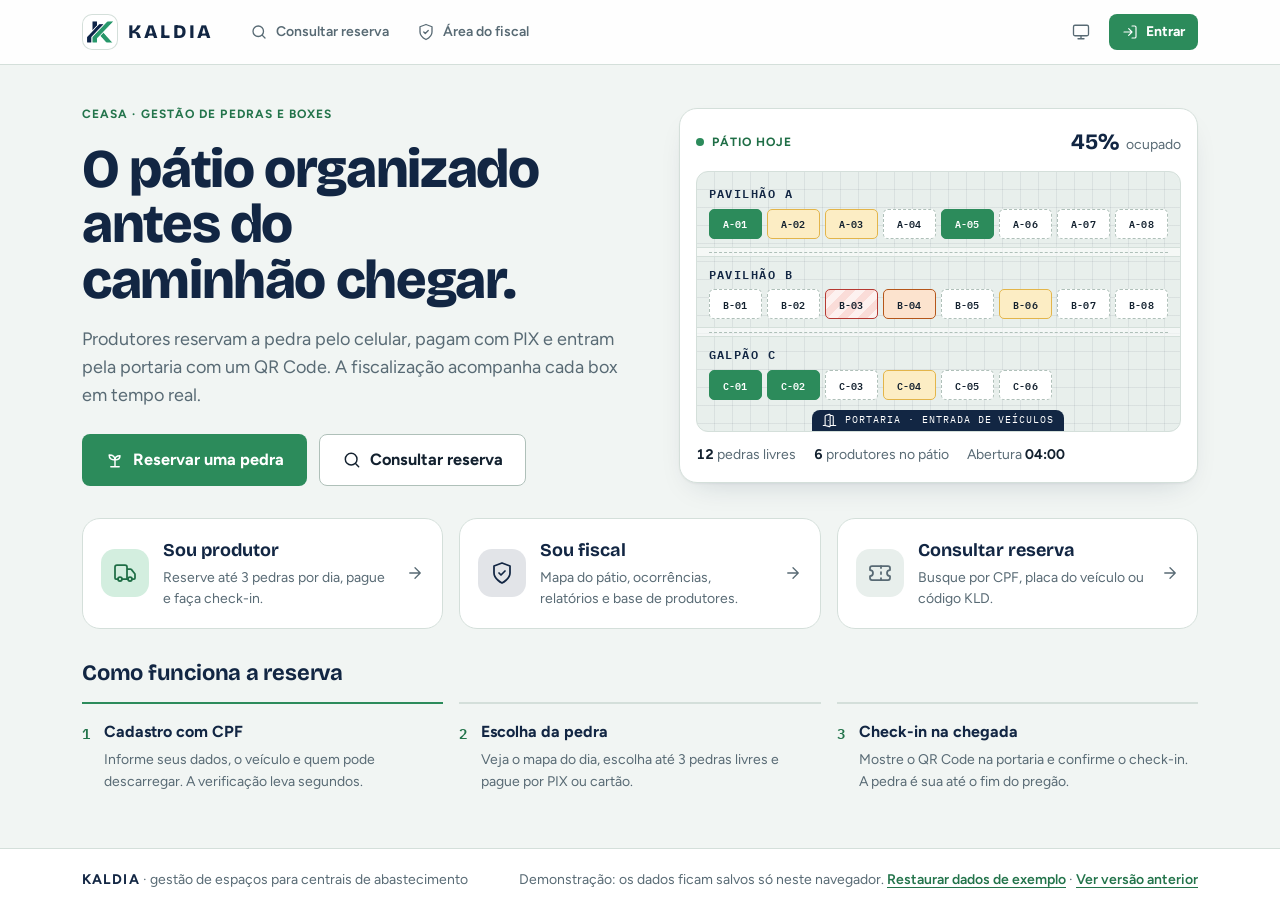
==== commit 55cd91bc: "Redesenho completo do KALDIA (versão 2) Nova interface com identidade visual própria, tema claro/esc" ====
--- a/index.html
+++ b/index.html
@@ -3,651 +3,38 @@
 
 <head>
     <meta charset="UTF-8">
-    <meta name="viewport" content="width=device-width, initial-scale=1.0">
-    <title>KALDIA - Gestão de Espaços</title>
+    <meta name="viewport" content="width=device-width, initial-scale=1.0, viewport-fit=cover">
+    <title>KALDIA</title>
+    <meta name="description" content="KALDIA: reserva de pedras e boxes na CEASA, pagamento por PIX, check-in por QR Code e painel de fiscalização do pátio.">
+    <meta name="theme-color" content="#122643">
+    <link rel="icon" type="image/png" href="assets/img/kaldia-k.png">
     <link rel="preconnect" href="https://fonts.googleapis.com">
     <link rel="preconnect" href="https://fonts.gstatic.com" crossorigin>
-    <link href="https://fonts.googleapis.com/css2?family=Lato:wght@400;700;900&display=swap" rel="stylesheet">
-    <link rel="stylesheet" href="styles.css">
+    <link href="https://fonts.googleapis.com/css2?family=Bricolage+Grotesque:opsz,wght@12..96,500;12..96,700;12..96,800&family=Figtree:wght@400;500;600;700&family=IBM+Plex+Mono:wght@500;600&display=swap" rel="stylesheet">
+    <link rel="stylesheet" href="assets/css/app.css">
 </head>
 
 <body>
+    <button type="button" class="pular" onclick="document.getElementById('conteudo').focus()">Pular para o conteúdo</button>
+    <header id="topo" class="topo"></header>
+    <main id="conteudo" class="conteudo" tabindex="-1"></main>
+    <footer id="rodape" class="rodape"></footer>
+    <div id="camadas"></div>
+    <div id="toasts" class="toasts" aria-live="polite"></div>
 
-    <header>
-        <div class="logo-container">
-            <img src="logo.png" alt="Kaldia Logo" class="logo-img" style="height: 80px; cursor: pointer;"
-                onclick="showView('view-home')">
-        </div>
-        <button class="header-btn" onclick="voltarPagina()">Voltar</button>
-    </header>
+    <noscript>
+        <p class="sem-js">O KALDIA precisa de JavaScript ativado para funcionar.</p>
+    </noscript>
 
-    <div class="container">
-
-        <!-- TELA 1: HOME -->
-        <div id="view-home" class="view active" style="text-align: center; padding: 40px 0;">
-            <h2 style="color: var(--primary-blue);">Bem-vindo à Kaldia</h2>
-            <p style="color: #666; margin-bottom: 40px;">Selecione o seu perfil para acessar o sistema.</p>
-
-            <div style="max-width: 400px; margin: 0 auto;">
-                <button class="btn" onclick="abrirAutenticacao()">Acesso do Produtor (App)</button>
-                <br><br>
-                <button class="btn btn-blue" onclick="iniciarFiscal()">Acesso do Fiscal (Dashboard)</button>
-                <br><br>
-                <button class="btn" style="background-color: var(--primary-blue); color: white; border: none;"
-                    onclick="abrirConsultaReserva()">🔍 Consultar Reserva / Status</button>
-            </div>
-        </div>
-
-        <!-- =================== FLUXO DO PRODUTOR =================== -->
-
-        <!-- TELA 1.1: AUTENTICAÇÃO (LOGIN) -->
-        <div id="view-prod-auth" class="view">
-            <div class="auth-container" style="text-align: center;">
-                <h2 style="color: var(--primary-blue); margin-top: 0;">Identificação</h2>
-                <p style="color: #666; margin-bottom: 25px;">Insira seu CPF para acessar a área de reservas.</p>
-
-                <div class="form-group" style="text-align: left;">
-                    <label>CPF</label>
-                    <input type="number" id="auth-cpf" placeholder="Apenas números">
-                </div>
-
-                <button class="btn" onclick="verificarLogin()">Continuar</button>
-
-                <div style="margin-top: 25px; padding-top: 15px; border-top: 1px solid #eee;">
-                    <p style="font-size: 14px; margin-bottom: 10px;">Ainda não é cadastrado no KALDIA?</p>
-                    <button class="btn btn-outline" onclick="showView('view-prod-cadastro')">Primeiro Acesso (Criar
-                        Conta)</button>
-                </div>
-            </div>
-        </div>
-
-        <!-- TELA 1.2: CADASTRO DE PRODUTOR -->
-        <div id="view-prod-cadastro" class="view">
-            <h2 style="color: var(--primary-blue);">Cadastro de Produtor</h2>
-            <p style="color: #666;">Preencha seus dados para agilizar suas futuras locações.</p>
-
-            <div class="form-group">
-                <label>Nome Completo *</label>
-                <input type="text" id="cad-nome" placeholder="Digite seu nome" value="Carlos Mendonça">
-            </div>
-
-            <div style="display: flex; gap: 15px;">
-                <div class="form-group" style="flex: 1;">
-                    <label>CPF *</label>
-                    <input type="number" id="cad-cpf" placeholder="Apenas números" value="09876543211">
-                </div>
-                <div class="form-group" style="flex: 1;">
-                    <label>E-mail <span class="obs-label">(Opcional)</span></label>
-                    <input type="email" id="cad-email" placeholder="exemplo@email.com"
-                        value="carlos.mendonca@fazenda.com.br">
-                </div>
-            </div>
-
-            <div class="form-group">
-                <label>Tipo de Produto Principal *</label>
-                <input type="text" id="cad-produto" placeholder="Ex: Tomate, Batata, Folhagens..."
-                    value="Alface e Rúcula (Hidroponia)">
-            </div>
-
-            <div class="form-group">
-                <label>Veículo de Transporte * <span class="obs-label">(Placa ou Modelo)</span></label>
-                <input type="text" id="cad-veiculo" placeholder="Ex: Caminhão Baú (ABC-1234)"
-                    value="Caminhão Baú (KLD-2024)">
-            </div>
-
-            <div class="form-group">
-                <label>Pessoas Autorizadas p/ Embarque e Descarga</label>
-                <textarea id="cad-pessoas" rows="2"
-                    placeholder="Nome dos ajudantes ou motoristas autorizados">José (Motorista) e Marcos (Ajudante)</textarea>
-            </div>
-
-            <div style="display: flex; gap: 10px; margin-top: 25px;">
-                <button class="btn" onclick="salvarNovoCadastro()">Confirmar Cadastro</button>
-                <button class="btn btn-outline" onclick="showView('view-prod-auth')">Voltar</button>
-            </div>
-        </div>
-
-        <!-- TELA 1.3: APROVAÇÃO PENDENTE (NOVA!) -->
-        <div id="view-prod-aprovacao" class="view">
-            <div class="aprovacao-container">
-
-                <!-- Ícone com spinner animado -->
-                <div class="aprovacao-icon-wrapper">
-                    <div class="aprovacao-spinner"></div>
-                    <div class="aprovacao-icon">⏳</div>
-                </div>
-
-                <h2 class="aprovacao-titulo">Cadastro Enviado para Análise</h2>
-                <p class="aprovacao-subtitulo">
-                    Seu cadastro foi recebido com sucesso e está sendo verificado pela equipe KALDIA.
-                </p>
-
-                <!-- Card de Status -->
-                <div class="aprovacao-status-card">
-                    <div class="aprovacao-status-label">Status do Cadastro</div>
-                    <div class="aprovacao-status-valor">
-                        <span class="status-dot"></span>
-                        Aguardando Aprovação
-                    </div>
-                </div>
-
-                <!-- Barra de progresso da verificação -->
-                <div class="aprovacao-progress-bar">
-                    <div id="aprovacao-progress" class="aprovacao-progress-fill"></div>
-                </div>
-                <div id="aprovacao-progress-text" class="aprovacao-progress-text">Iniciando verificação...</div>
-
-                <!-- Etapas de verificação -->
-                <div class="aprovacao-etapas">
-                    <div id="etapa-1" class="aprovacao-etapa">
-                        <div class="aprovacao-etapa-icon">1</div>
-                        <span>Recebendo dados cadastrais...</span>
-                    </div>
-                    <div id="etapa-2" class="aprovacao-etapa">
-                        <div class="aprovacao-etapa-icon">2</div>
-                        <span>Verificando documentação (CPF)...</span>
-                    </div>
-                    <div id="etapa-3" class="aprovacao-etapa">
-                        <div class="aprovacao-etapa-icon">3</div>
-                        <span>Validando dados do veículo...</span>
-                    </div>
-                    <div id="etapa-4" class="aprovacao-etapa">
-                        <div class="aprovacao-etapa-icon">4</div>
-                        <span>Confirmando registro de Produtor Rural...</span>
-                    </div>
-                    <div id="etapa-5" class="aprovacao-etapa">
-                        <div class="aprovacao-etapa-icon">5</div>
-                        <span>Aprovação final do sistema...</span>
-                    </div>
-                </div>
-
-                <!-- Dados resumidos do cadastro -->
-                <div class="aprovacao-dados">
-                    <div class="aprovacao-dados-titulo">Dados Enviados</div>
-                    <div class="aprovacao-dado-linha">
-                        <span>Nome:</span>
-                        <span id="aprovacao-nome">-</span>
-                    </div>
-                    <div class="aprovacao-dado-linha">
-                        <span>CPF:</span>
-                        <span id="aprovacao-cpf">-</span>
-                    </div>
-                    <div class="aprovacao-dado-linha">
-                        <span>Produto:</span>
-                        <span id="aprovacao-produto">-</span>
-                    </div>
-                    <div class="aprovacao-dado-linha">
-                        <span>Veículo:</span>
-                        <span id="aprovacao-veiculo">-</span>
-                    </div>
-                </div>
-
-                <!-- Aviso informativo -->
-                <div class="aprovacao-info">
-                    <span class="aprovacao-info-icon">ℹ️</span>
-                    <span>A verificação é automática e leva alguns instantes. Você será redirecionado automaticamente
-                        assim que seu cadastro for aprovado.</span>
-                </div>
-
-                <button class="btn btn-outline" onclick="showView('view-home')">Voltar ao Início</button>
-            </div>
-        </div>
-
-        <!-- TELA 1.4: APROVAÇÃO CONFIRMADA (NOVA!) -->
-        <div id="view-prod-aprovado" class="view">
-            <div class="aprovacao-container">
-
-                <!-- Ícone de sucesso -->
-                <div class="aprovacao-sucesso-icon-wrapper">
-                    <span class="aprovacao-sucesso-icon">✓</span>
-                </div>
-
-                <h2 class="aprovacao-sucesso-titulo">Cadastro Aprovado!</h2>
-                <p class="aprovacao-sucesso-msg">
-                    Parabéns! Seus dados foram verificados e aprovados.<br>
-                    Você será redirecionado para a área de reservas.
-                </p>
-
-                <div class="aprovacao-redirect-info">
-                    <span>🔔</span> Redirecionando em <strong id="countdown-timer">3</strong> segundos...
-                </div>
-
-                <button class="btn" onclick="iniciarProdutor()">Acessar Agora</button>
-            </div>
-        </div>
-
-        <!-- TELA 2: PRODUTOR - RESERVA -->
-        <div id="view-prod-reserva" class="view">
-            <div style="display: flex; justify-content: space-between; align-items: center;">
-                <h2 style="color: var(--primary-blue);">Agendar Locação</h2>
-                <span id="nome-produtor-logado"
-                    style="background: var(--box-free); padding: 5px 15px; border-radius: 20px; font-size: 13px; font-weight: bold;"></span>
-            </div>
-
-            <div class="form-group">
-                <label>Data de Ocupação</label>
-                <input type="date" id="prod-data" value="2026-09-20">
-            </div>
-            <div class="form-group">
-                <label>Seus Produtos nesta carga</label>
-                <input type="text" id="prod-produto">
-            </div>
-            <div class="form-group">
-                <label>Quantidade Total Estimada</label>
-                <input type="text" id="prod-qtd" placeholder="Ex: 80 Caixas">
-            </div>
-
-            <div class="form-group" style="margin-top: 25px;">
-                <label
-                    style="font-size: 16px; border-bottom: 2px solid var(--primary-green); padding-bottom: 5px;">Selecione
-                    o Box no Mapa</label>
-                <p style="font-size: 13px; color: #666; margin-top: 5px;">Veja onde seus concorrentes estão e escolha a
-                    melhor localização.</p>
-
-                <div class="legenda">
-                    <div class="legenda-item">
-                        <div class="dot livre"></div> Livre (Clique)
-                    </div>
-                    <div class="legenda-item">
-                        <div class="dot reservado"></div> Ocupado
-                    </div>
-                    <div class="legenda-item">
-                        <div class="dot selecionado"></div> Sua Escolha
-                    </div>
-                </div>
-
-                <div id="mapa-produtor" class="patio-grid">
-                    <!-- Preenchido via JavaScript -->
-                </div>
-
-
-                <div id="msg-box-selecionado"
-                    style="text-align: center; padding: 10px; background: #e2e8f0; border-radius: 4px; font-weight: bold; color: var(--primary-blue);">
-                    Nenhum box selecionado
-                </div>
-            </div>
-
-            <button class="btn" onclick="confirmarReserva()">Avançar para Pagamento</button>
-        </div>
-
-        <!-- TELA 3: PRODUTOR - PAGAMENTO -->
-        <div id="view-prod-pagamento" class="view" style="text-align: center;">
-            <h2 style="color: var(--primary-blue);">Confirmar Pagamento</h2>
-            <p>Sua reserva para o <strong id="pagamento-box"></strong> está pré-aprovada.</p>
-
-            <div id="pagamento-valor"
-                style="background: #e2e8f0; padding: 20px; border-radius: 8px; margin: 20px 0; font-size: 24px; font-weight: bold; color: var(--primary-blue);">
-                Valor: R$ 35,00
-            </div>
-
-            <div style="text-align: left; background: white; padding: 15px; border-radius: 8px; margin-bottom: 20px; border: 1px solid #e2e8f0;">
-                <h3 style="margin-top: 0; font-size: 16px; color: var(--primary-blue);">Forma de Pagamento</h3>
-                
-                <label style="display: flex; align-items: center; gap: 10px; margin-bottom: 15px; cursor: pointer; padding: 10px; border: 1px solid #ccc; border-radius: 6px;">
-                    <input type="radio" name="metodo-pagamento" value="pix" checked style="width: auto;">
-                    <span style="font-weight: bold;">PIX (Aprovação Imediata)</span>
-                    <span style="margin-left: auto; font-size: 20px;">💠</span>
-                </label>
-
-                <label style="display: flex; align-items: center; gap: 10px; margin-bottom: 15px; cursor: pointer; padding: 10px; border: 1px solid #ccc; border-radius: 6px;">
-                    <input type="radio" name="metodo-pagamento" value="credito" style="width: auto;">
-                    <span style="font-weight: bold;">Cartão de Crédito</span>
-                    <div style="margin-left: auto; display: flex; gap: 5px;">
-                        <img src="https://upload.wikimedia.org/wikipedia/commons/thumb/5/5e/Visa_Inc._logo.svg/800px-Visa_Inc._logo.svg.png" style="height: 15px;" alt="Visa">
-                        <img src="https://upload.wikimedia.org/wikipedia/commons/thumb/2/2a/Mastercard-logo.svg/1280px-Mastercard-logo.svg.png" style="height: 15px;" alt="Mastercard">
-                    </div>
-                </label>
-
-                <label style="display: flex; align-items: center; gap: 10px; cursor: pointer; padding: 10px; border: 1px solid #ccc; border-radius: 6px;">
-                    <input type="radio" name="metodo-pagamento" value="debito" style="width: auto;">
-                    <span style="font-weight: bold;">Cartão de Débito</span>
-                    <div style="margin-left: auto; display: flex; gap: 5px;">
-                        <img src="https://upload.wikimedia.org/wikipedia/commons/thumb/5/5e/Visa_Inc._logo.svg/800px-Visa_Inc._logo.svg.png" style="height: 15px;" alt="Visa">
-                        <img src="https://upload.wikimedia.org/wikipedia/commons/thumb/2/2a/Mastercard-logo.svg/1280px-Mastercard-logo.svg.png" style="height: 15px;" alt="Mastercard">
-                    </div>
-                </label>
-            </div>
-
-            <button class="btn" onclick="realizarPagamento()">Pagar e Confirmar</button>
-            <button class="btn btn-outline" onclick="showView('view-prod-reserva')">Voltar</button>
-        </div>
-
-        <!-- TELA 4: PRODUTOR - STATUS E CHECK-IN -->
-        <div id="view-prod-status" class="view" style="text-align: center;">
-            <h2 style="color: var(--primary-green);">Reserva Paga com Sucesso!</h2>
-            <p>Dirija-se ao local e ocupe o seu espaço.</p>
-
-            <div class="ficha-resumo">
-                <div class="ficha-linha"><span>Status do Espaço:</span> <strong
-                        style="color: var(--box-reserved);">Reservado (Aguardando Chegada)</strong></div>
-                <div class="ficha-linha"><span>Box Alocado:</span> <strong id="status-box"></strong></div>
-                <div class="ficha-linha"><span>Data:</span> <strong id="status-data"></strong></div>
-            </div>
-
-            <br>
-            <button class="btn btn-blue" onclick="fazerCheckin()">Cheguei ao Local (Fazer Check-in)</button>
-        </div>
-
-        <!-- TELA 5: PRODUTOR - FICHA RESUMO FINAL -->
-        <div id="view-prod-resumo" class="view">
-            <h2 style="color: var(--primary-green); text-align: center;">Check-in Realizado!</h2>
-            <p style="text-align: center;">Você já pode iniciar sua comercialização no espaço.</p>
-
-            <div class="ficha-resumo">
-                <h3 style="margin-top: 0; color: var(--primary-blue); text-align: center;">Ficha de Ocupação</h3>
-                <div class="ficha-linha"><span>Produtor(a):</span> <strong id="resumo-nome"></strong></div>
-                <div class="ficha-linha"><span>Status Oficial:</span> <strong
-                        style="color: var(--primary-green);">Ocupado (Check-in Concluído)</strong></div>
-                <div class="ficha-linha"><span>Box (Pedra):</span> <strong id="resumo-box"></strong></div>
-                <div class="ficha-linha"><span>Produtos:</span> <strong id="resumo-produto"></strong></div>
-                <div class="ficha-linha"><span>Volume Declarado:</span> <strong id="resumo-qtd"></strong></div>
-            </div>
-
-            <button class="btn btn-outline" style="margin-top: 20px;" onclick="showView('view-home')">Sair</button>
-        </div>
-
-        <!-- =================== FLUXO DO FISCAL =================== -->
-
-        <!-- TELA 6: FISCAL - DASHBOARD -->
-        <div id="view-fiscal-dash" class="view">
-            <div class="dash-header">
-                <h2 style="margin: 0; color: var(--primary-blue); display: flex; align-items: center; gap: 15px;">Gestão
-                    de Espaços do Dia <span id="percentual-lotacao"
-                        style="font-size: 14px; background: #e2e8f0; color: var(--primary-blue); padding: 5px 12px; border-radius: 20px; border: 1px solid #cbd5e0;">0%
-                        Lotado</span></h2>
-                <div class="fiscal-actions">
-                    <button class="btn-sm"
-                        style="background-color: var(--primary-green); color: white; padding: 8px 15px; margin-right: 10px; border: none; box-shadow: 0 2px 4px rgba(0,0,0,0.1);"
-                        onclick="abrirRelatorios()">📊 Visão Gerencial</button>
-                    <button class="btn-sm"
-                        style="background-color: var(--box-revisao); color: white; padding: 8px 15px; margin-right: 10px; border: none; box-shadow: 0 2px 4px rgba(0,0,0,0.1);"
-                        onclick="abrirGestaoProdutores()">👥 Produtores (CRM)</button>
-                    <button class="btn-sm btn-blue" style="padding: 8px 15px;" onclick="abrirModalNovo()">+ Adicionar
-                        Locação Manual</button>
-                </div>
-            </div>
-
-            <div class="legenda">
-                <div class="legenda-item">
-                    <div class="dot livre"></div> Livre
-                </div>
-                <div class="legenda-item">
-                    <div class="dot reservado"></div> Reservado (Pago)
-                </div>
-                <div class="legenda-item">
-                    <div class="dot ocupado"></div> Ocupado (No local)
-                </div>
-                <div class="legenda-item">
-                    <div class="dot alerta"></div> Irregularidade
-                </div>
-                <div class="legenda-item">
-                    <div class="dot revisao"></div> Em Revisão
-                </div>
-            </div>
-
-            <div id="mapa-patio-fiscal" class="patio-grid">
-                <!-- Preenchido via JavaScript -->
-            </div>
-
-            <div
-                style="display: flex; justify-content: space-between; align-items: center; margin-top: 30px; border-bottom: 2px solid var(--primary-green); padding-bottom: 5px; flex-wrap: wrap; gap: 10px;">
-                <h3 style="color: var(--primary-blue); margin: 0; border: none; padding: 0;">Agendamentos do Dia</h3>
-                <select id="filtro-status"
-                    style="padding: 6px 12px; border-radius: 4px; border: 1px solid #ccc; font-size: 14px; background: white; color: var(--primary-blue); outline: none;"
-                    onchange="renderizarDashboardFiscal()">
-                    <option value="todos">Todos os Status</option>
-                    <option value="reservado">Aguardando Confirmação</option>
-                    <option value="alerta">Com Irregularidade</option>
-                    <option value="revisao">Em Revisão</option>
-                    <option value="ocupado">Ocupados</option>
-                </select>
-            </div>
-            <div style="overflow-x: auto;">
-                <table>
-                    <thead>
-                        <tr>
-                            <th>Box</th>
-                            <th>Produtor/Responsável</th>
-                            <th>Produto Informado</th>
-                            <th>Qtd</th>
-                            <th>Status</th>
-                            <th>Ações de Gestão</th>
-                        </tr>
-                    </thead>
-                    <tbody id="tabela-agendamentos">
-                        <!-- Preenchido via JavaScript -->
-                    </tbody>
-                </table>
-            </div>
-        </div>
-
-        <!-- TELA 7: VISÃO GERENCIAL (RELATÓRIOS) -->
-        <div id="view-fiscal-relatorios" class="view">
-            <div class="dash-header">
-                <h2 style="margin: 0; color: var(--primary-blue);">Painel Gerencial de Relatórios</h2>
-                <button class="btn-sm btn-outline" style="padding: 8px 15px;" onclick="iniciarFiscal()">Voltar ao
-                    Dashboard</button>
-            </div>
-            <p style="color: #666; margin-bottom: 20px;">Visão consolidada da operação do pátio para tomada de decisão
-                gerencial.</p>
-
-            <div class="report-grid">
-                <div class="report-card">
-                    <div class="report-icon">📈</div>
-                    <div class="report-value" id="rep-lotacao">0%</div>
-                    <div class="report-label">Lotação Média do Dia</div>
-                </div>
-                <div class="report-card">
-                    <div class="report-icon">❌</div>
-                    <div class="report-value" id="rep-cancelamentos">0</div>
-                    <div class="report-label">Cancelamentos / No-show</div>
-                </div>
-                <div class="report-card">
-                    <div class="report-icon">⚠️</div>
-                    <div class="report-value" id="rep-alertas">0</div>
-                    <div class="report-label">Não Conformidades Registradas</div>
-                </div>
-                <div class="report-card">
-                    <div class="report-icon">🛠️</div>
-                    <div class="report-value" id="rep-resolvidas">0</div>
-                    <div class="report-label">Ocorrências Resolvidas</div>
-                </div>
-            </div>
-
-            <div
-                style="margin-top: 30px; background: white; padding: 20px; border-radius: 8px; border: 1px solid #e2e8f0;">
-                <h3 style="margin-top: 0; color: var(--primary-blue);">Histórico de Lotação (Últimos 30 dias)</h3>
-                <div class="chart-container" id="grafico-lotacao">
-                    <!-- Barras geradas por JS -->
-                </div>
-                <div
-                    style="display: flex; justify-content: space-between; font-size: 12px; color: #666; margin-top: 5px;">
-                    <span>30 dias atrás</span>
-                    <span>Hoje</span>
-                </div>
-            </div>
-
-            <div
-                style="margin-top: 30px; background: white; padding: 20px; border-radius: 8px; border: 1px solid #e2e8f0;">
-                <h3 style="margin-top: 0; color: var(--primary-blue);">Eficiência de Tratativas de Pátio</h3>
-                <div style="display: flex; align-items: center; gap: 15px; margin-top: 15px;">
-                    <div style="flex: 1; background: #e2e8f0; height: 20px; border-radius: 10px; overflow: hidden;">
-                        <div id="rep-barra-eficiencia"
-                            style="width: 0%; background: var(--primary-green); height: 100%;"></div>
-                    </div>
-                    <strong style="color: var(--primary-green);" id="rep-texto-eficiencia">0% de Eficiência</strong>
-                </div>
-                <p style="font-size: 13px; color: #666; margin-top: 10px;">Proporção de alertas solucionados pela equipe
-                    operacional durante o mesmo turno.</p>
-            </div>
-        </div>
-
-        <!-- TELA 8: GESTÃO DE PRODUTORES E CRM -->
-        <div id="view-fiscal-produtores" class="view">
-            <div class="dash-header">
-                <h2 style="margin: 0; color: var(--primary-blue);">Gestão de Produtores e Comunicação</h2>
-                <button class="btn-sm btn-outline" style="padding: 8px 15px;" onclick="iniciarFiscal()">Voltar ao
-                    Dashboard</button>
-            </div>
-
-            <div
-                style="background: white; padding: 20px; border-radius: 8px; border: 1px solid #e2e8f0; margin-bottom: 25px;">
-                <h3 style="margin-top: 0; color: var(--primary-blue);">Campanhas Sazonais (Atração)</h3>
-                <p style="font-size: 13px; color: #666; margin-bottom: 15px;">Aumente a taxa de lotação enviando
-                    convites automáticos para produtores de culturas específicas.</p>
-                <div style="display: flex; gap: 10px; align-items: center; flex-wrap: wrap;">
-                    <div style="flex: 1; min-width: 200px;">
-                        <input type="text" id="crm-sazonal-produto" placeholder="Ex: Morango, Tomate, Milho..."
-                            value="Morango">
-                    </div>
-                    <button class="btn" style="background-color: var(--primary-green); width: auto;"
-                        onclick="dispararSazonal()">📢 Disparar Convite Sazonal</button>
-                </div>
-            </div>
-
-            <div
-                style="display: flex; justify-content: space-between; align-items: center; border-bottom: 2px solid var(--primary-green); padding-bottom: 5px; flex-wrap: wrap; gap: 10px;">
-                <h3 style="color: var(--primary-blue); margin: 0; border: none; padding: 0;">Base de Produtores
-                    Cadastrados</h3>
-                <select id="filtro-crm"
-                    style="padding: 6px 12px; border-radius: 4px; border: 1px solid #ccc; font-size: 14px; background: white; color: var(--primary-blue); outline: none;"
-                    onchange="renderizarTabelaProdutores()">
-                    <option value="todos">Todos os Produtores</option>
-                    <option value="ativo_locado">Ativos com Locação</option>
-                    <option value="ativo_sem_locacao">Ativos sem Locação</option>
-                    <option value="inativo">Inativos</option>
-                </select>
-            </div>
-            <div style="overflow-x: auto;">
-                <table>
-                    <thead>
-                        <tr>
-                            <th>Produtor</th>
-                            <th>Produto Principal</th>
-                            <th>Status (KALDIA)</th>
-                            <th>Ações</th>
-                        </tr>
-                    </thead>
-                    <tbody id="tabela-produtores-crm">
-                        <!-- Preenchido via JavaScript -->
-                    </tbody>
-                </table>
-            </div>
-        </div>
-
-        <!-- TELA 9: CONSULTA DE RESERVA -->
-        <div id="view-consulta-reserva" class="view" style="max-width: 500px; margin: 0 auto;">
-            <h2 style="color: var(--primary-blue); text-align: center;">Consultar Reserva</h2>
-            <p style="text-align: center; color: #666; margin-bottom: 20px;">Informe um dos dados abaixo para localizar
-                sua reserva de espaço.</p>
-
-            <div class="card" style="padding: 20px;">
-                <div class="form-group">
-                    <label style="font-weight: bold; color: var(--primary-blue);">CPF, Placa do Veículo ou Código da
-                        Reserva</label>
-                    <input type="text" id="consulta-input" placeholder="Ex: 123.456.789-00, ABC-1234, KLD-998"
-                        style="text-align: center; font-size: 16px; margin-top: 10px;">
-                </div>
-                <button class="btn" id="btn-buscar-reserva" style="background-color: var(--primary-green);"
-                    onclick="buscarReserva()">Pesquisar Reserva</button>
-            </div>
-
-            <div id="resultado-consulta" style="display: none; margin-top: 25px;">
-                <div class="card"
-                    style="border-top: 4px solid var(--primary-green); text-align: center; padding: 25px;">
-                    <h3 style="margin-top: 0; color: var(--primary-blue);">Detalhes da Reserva</h3>
-
-                    <div style="margin: 15px 0;">
-                        <span
-                            style="background: var(--primary-green); color: white; padding: 6px 15px; border-radius: 20px; font-weight: bold; font-size: 14px; box-shadow: 0 2px 4px rgba(0,0,0,0.1);">STATUS:
-                            CONFIRMADO</span>
-                    </div>
-
-                    <div
-                        style="text-align: left; background: #f8fafc; padding: 15px; border-radius: 8px; margin-bottom: 15px; border: 1px solid #e2e8f0;">
-                        <p style="margin: 8px 0; border-bottom: 1px dashed #ccc; padding-bottom: 8px;">
-                            <strong>Produtor:</strong> <span id="consulta-nome"
-                                style="color: var(--primary-blue); font-weight: bold;">João da Silva</span>
-                        </p>
-                        <p style="margin: 8px 0; border-bottom: 1px dashed #ccc; padding-bottom: 8px;"><strong>Data da
-                                Entrada:</strong> <span id="consulta-data">25/10/2026</span></p>
-                        <p style="margin: 8px 0; border-bottom: 1px dashed #ccc; padding-bottom: 8px;"><strong>Espaço
-                                (Box):</strong> <span id="consulta-box"
-                                style="font-size: 16px; font-weight: bold; color: var(--primary-blue);">A-02</span></p>
-                        <p style="margin: 8px 0;"><strong>Pagamento:</strong> <span
-                                style="color: var(--primary-green); font-weight: bold;">Pago (R$ <span
-                                    id="consulta-valor">70,00</span>)</span></p>
-                    </div>
-
-                    <div style="margin-top: 20px; display: flex; flex-direction: column; align-items: center;">
-                        <p style="font-size: 13px; color: #666; margin-bottom: 8px;">Apresente este QR Code na portaria
-                        </p>
-                        <div
-                            style="width: 150px; height: 150px; background: url('https://api.qrserver.com/v1/create-qr-code/?size=150x150&data=KALDIA-RESERVA') no-repeat center center; border: 1px solid #ccc; padding: 10px; border-radius: 8px;">
-                        </div>
-                        <p
-                            style="font-size: 16px; font-weight: 900; color: var(--primary-blue); margin-top: 15px; letter-spacing: 2px;">
-                            KLD-<span id="consulta-codigo">A02-887</span></p>
-                    </div>
-                </div>
-            </div>
-        </div>
-
-        <!-- MODAIS DO FISCAL -->
-        <div id="modal-irregular" class="modal-overlay">
-            <div class="modal-content">
-                <h3 style="color: var(--box-alert); margin-top: 0;">Reportar Irregularidade</h3>
-                <p>Descreva a divergência encontrada no espaço (ex: quantidade diferente, produto errado, invadiu espaço
-                    vizinho).</p>
-                <input type="hidden" id="irreg-box-id">
-                <textarea id="irreg-obs" rows="4" placeholder="Detalhes da irregularidade..."></textarea>
-                <div style="display: flex; gap: 10px; margin-top: 15px;">
-                    <button class="btn btn-danger" onclick="salvarIrregularidade()">Registrar e Alertar</button>
-                    <button class="btn btn-outline" onclick="fecharModais()">Cancelar</button>
-                </div>
-            </div>
-        </div>
-
-        <div id="modal-tratar-alerta" class="modal-overlay">
-            <div class="modal-content">
-                <h3 style="color: var(--primary-blue); margin-top: 0;">Tratar Ocorrência</h3>
-                <p>A ocorrência reportada neste espaço foi resolvida?</p>
-                <input type="hidden" id="tratar-box-id">
-                <div style="display: flex; flex-direction: column; gap: 10px; margin-top: 15px;">
-                    <button class="btn" style="background-color: var(--primary-green);" onclick="resolverOcorrencia()">✅
-                        Sim, resolvida (Fica Verde)</button>
-                    <button class="btn" style="background-color: var(--box-revisao); color: white;"
-                        onclick="revisarOcorrencia()">⏳ Não, aguardando revisão</button>
-                    <button class="btn btn-outline" onclick="fecharModais()">Cancelar</button>
-                </div>
-            </div>
-        </div>
-
-        <div id="modal-novo" class="modal-overlay">
-            <div class="modal-content">
-                <h3 style="color: var(--primary-blue); margin-top: 0;">Nova Locação Manual</h3>
-                <div class="form-group">
-                    <label>Nome do Produtor</label>
-                    <input type="text" id="novo-nome" placeholder="Nome Completo">
-                </div>
-                <div class="form-group">
-                    <label>Box (Digite um disponível)</label>
-                    <input type="text" id="novo-box" placeholder="Ex: B-05">
-                </div>
-                <div class="form-group">
-                    <label>Produtos</label>
-                    <input type="text" id="novo-produto" placeholder="O que está vendendo?">
-                </div>
-                <div style="display: flex; gap: 10px; margin-top: 15px;">
-                    <button class="btn" onclick="salvarNovoManual()">Criar Locação</button>
-                    <button class="btn btn-outline" onclick="fecharModais()">Cancelar</button>
-                </div>
-            </div>
-        </div>
-
-    </div>
-
-    <script src="script.js?v=2"></script>
+    <script src="assets/vendor/qrcode.js"></script>
+    <script src="assets/js/util.js"></script>
+    <script src="assets/js/store.js"></script>
+    <script src="assets/js/ui.js"></script>
+    <script src="assets/js/patio.js"></script>
+    <script src="assets/js/views-publico.js"></script>
+    <script src="assets/js/views-produtor.js"></script>
+    <script src="assets/js/views-fiscal.js"></script>
+    <script src="assets/js/app.js"></script>
 </body>
 
 </html>
--- a/assets/css/app.css
+++ b/assets/css/app.css
@@ -0,0 +1,1115 @@
+/* KALDIA · folha de estilo principal
+   Layout: barra de topo fixa + coluna de conteúdo de até 1180px; no celular a navegação vira barra inferior.
+   O mapa do pátio é desenhado como planta técnica (grade azulada, ruas tracejadas, portaria). */
+
+:root {
+  /* Marca (do logotipo) */
+  --ink: #122643;
+  --leaf: #2C8B5B;
+  --leaf-strong: #23744B;
+  --on-ink: #FFFFFF;
+  --on-leaf: #FFFFFF;
+
+  /* Neutros com leve viés verde-azulado */
+  --bg: #F1F5F3;
+  --surface: #FFFFFF;
+  --surface-2: #E8EFEC;
+  --line: #D4DFDA;
+  --line-strong: #AFC0B9;
+  --fg: #13212F;
+  --muted: #586A74;
+  --blueprint: rgba(18, 38, 67, 0.07);
+
+  /* Situações */
+  --amber: #A86F05;
+  --amber-bg: #FCEDC4;
+  --amber-line: #E3B54A;
+  --green: #1F6E46;
+  --green-bg: #D3EEDF;
+  --red: #B63A33;
+  --red-bg: #FADCD8;
+  --orange: #B5561A;
+  --orange-bg: #FCE3CE;
+  --muted-bg: #E5ECE9;
+
+  --shadow-sm: 0 1px 2px rgba(18, 38, 67, 0.06);
+  --shadow: 0 1px 2px rgba(18, 38, 67, 0.05), 0 12px 32px -16px rgba(18, 38, 67, 0.22);
+  --scrim: rgba(10, 20, 32, 0.48);
+
+  /* Tipografia */
+  --font-display: "Bricolage Grotesque", "Trebuchet MS", system-ui, sans-serif;
+  --font-body: "Figtree", system-ui, -apple-system, "Segoe UI", Roboto, sans-serif;
+  --font-mono: "IBM Plex Mono", ui-monospace, "SFMono-Regular", Menlo, Consolas, monospace;
+
+  --t-xs: 0.75rem;
+  --t-sm: 0.875rem;
+  --t-base: 1rem;
+  --t-md: 1.125rem;
+  --t-lg: 1.375rem;
+  --t-xl: 1.875rem;
+  --t-2xl: clamp(2.1rem, 1.4rem + 2.6vw, 3.4rem);
+
+  --r-sm: 8px;
+  --r: 12px;
+  --r-lg: 18px;
+  --gutter: clamp(16px, 4vw, 32px);
+  --topo-h: 64px;
+  color-scheme: light;
+}
+
+@media (prefers-color-scheme: dark) {
+  :root:not([data-theme="light"]) {
+    --ink: #C9DCF4;
+    --leaf: #3FB37B;
+    --leaf-strong: #55C68F;
+    --on-ink: #0B1420;
+    --on-leaf: #06231A;
+    --bg: #0A131D;
+    --surface: #101C29;
+    --surface-2: #162535;
+    --line: #223548;
+    --line-strong: #34506A;
+    --fg: #E4ECF2;
+    --muted: #93A5B4;
+    --blueprint: rgba(140, 185, 230, 0.06);
+    --amber: #F0BF55;
+    --amber-bg: rgba(240, 191, 85, 0.15);
+    --amber-line: rgba(240, 191, 85, 0.55);
+    --green: #5ACF95;
+    --green-bg: rgba(90, 207, 149, 0.15);
+    --red: #F4857C;
+    --red-bg: rgba(244, 133, 124, 0.16);
+    --orange: #F5A463;
+    --orange-bg: rgba(245, 164, 99, 0.16);
+    --muted-bg: #1A2A3A;
+    --shadow-sm: 0 1px 2px rgba(0, 0, 0, 0.3);
+    --shadow: 0 1px 2px rgba(0, 0, 0, 0.3), 0 16px 40px -18px rgba(0, 0, 0, 0.7);
+    --scrim: rgba(2, 6, 12, 0.66);
+    color-scheme: dark;
+  }
+}
+
+:root[data-theme="dark"] {
+  --ink: #C9DCF4;
+  --leaf: #3FB37B;
+  --leaf-strong: #55C68F;
+  --on-ink: #0B1420;
+  --on-leaf: #06231A;
+  --bg: #0A131D;
+  --surface: #101C29;
+  --surface-2: #162535;
+  --line: #223548;
+  --line-strong: #34506A;
+  --fg: #E4ECF2;
+  --muted: #93A5B4;
+  --blueprint: rgba(140, 185, 230, 0.06);
+  --amber: #F0BF55;
+  --amber-bg: rgba(240, 191, 85, 0.15);
+  --amber-line: rgba(240, 191, 85, 0.55);
+  --green: #5ACF95;
+  --green-bg: rgba(90, 207, 149, 0.15);
+  --red: #F4857C;
+  --red-bg: rgba(244, 133, 124, 0.16);
+  --orange: #F5A463;
+  --orange-bg: rgba(245, 164, 99, 0.16);
+  --muted-bg: #1A2A3A;
+  --shadow-sm: 0 1px 2px rgba(0, 0, 0, 0.3);
+  --shadow: 0 1px 2px rgba(0, 0, 0, 0.3), 0 16px 40px -18px rgba(0, 0, 0, 0.7);
+  --scrim: rgba(2, 6, 12, 0.66);
+  color-scheme: dark;
+}
+
+/* ---------- Base ---------- */
+*,
+*::before,
+*::after { box-sizing: border-box; }
+
+html { -webkit-text-size-adjust: 100%; }
+
+body {
+  margin: 0;
+  min-height: 100vh;
+  display: flex;
+  flex-direction: column;
+  background: var(--bg);
+  color: var(--fg);
+  font-family: var(--font-body);
+  font-size: var(--t-base);
+  line-height: 1.55;
+  -webkit-font-smoothing: antialiased;
+}
+
+h1, h2, h3 {
+  font-family: var(--font-display);
+  color: var(--ink);
+  line-height: 1.15;
+  margin: 0;
+  text-wrap: balance;
+  letter-spacing: -0.01em;
+}
+h1 { font-size: var(--t-xl); font-weight: 800; }
+h2, .h2 { font-size: var(--t-lg); font-weight: 700; }
+h3 { font-size: var(--t-md); font-weight: 700; }
+p { margin: 0; }
+a { color: inherit; }
+img { max-width: 100%; }
+button, input, select, textarea { font: inherit; color: inherit; }
+[hidden] { display: none !important; }
+
+h1[tabindex="-1"]:focus { outline: none; }
+
+:focus-visible {
+  outline: 3px solid color-mix(in srgb, var(--leaf) 70%, transparent);
+  outline-offset: 2px;
+  border-radius: 6px;
+}
+
+.sr-only {
+  position: absolute; width: 1px; height: 1px; padding: 0; margin: -1px;
+  overflow: hidden; clip: rect(0, 0, 0, 0); white-space: nowrap; border: 0;
+}
+
+.pular {
+  position: absolute; left: 12px; top: -60px; z-index: 100;
+  background: var(--ink); color: var(--on-ink); border: 0;
+  padding: 10px 14px; border-radius: var(--r-sm); cursor: pointer;
+}
+.pular:focus { top: 12px; }
+
+.mono { font-family: var(--font-mono); font-feature-settings: "zero" 1; letter-spacing: 0.01em; }
+.num, .kpi-val, .valor, .contagem-mini { font-variant-numeric: tabular-nums; }
+.sutil { color: var(--muted); font-size: var(--t-sm); }
+.eyebrow, .rotulo {
+  font-size: var(--t-xs);
+  text-transform: uppercase;
+  letter-spacing: 0.09em;
+  font-weight: 700;
+  color: var(--leaf-strong);
+}
+.rotulo { color: var(--muted); }
+
+.link {
+  background: none; border: 0; padding: 0; cursor: pointer;
+  color: var(--leaf-strong); font-weight: 600;
+  text-decoration: underline; text-underline-offset: 3px; text-decoration-thickness: 1px;
+}
+
+/* ---------- Topo ---------- */
+.topo {
+  position: sticky;
+  top: env(safe-area-inset-top, 0px);
+  z-index: 20;
+  background: color-mix(in srgb, var(--surface) 88%, transparent);
+  backdrop-filter: saturate(1.4) blur(12px);
+  -webkit-backdrop-filter: saturate(1.4) blur(12px);
+  border-bottom: 1px solid var(--line);
+}
+.topo-interno {
+  max-width: 1180px;
+  margin: 0 auto;
+  padding-inline: var(--gutter);
+  height: var(--topo-h);
+  display: flex;
+  align-items: center;
+  gap: 24px;
+}
+.marca {
+  display: flex; align-items: center; gap: 10px;
+  text-decoration: none; flex-shrink: 0;
+}
+.marca-k {
+  width: 36px; height: 36px; border-radius: 10px;
+  background: #FFFFFF;
+  display: grid; place-items: center;
+  box-shadow: inset 0 0 0 1px var(--line);
+}
+.marca-k img { width: 26px; height: 26px; display: block; }
+.marca-nome {
+  font-family: var(--font-display);
+  font-weight: 800;
+  font-size: 1.2rem;
+  letter-spacing: 0.14em;
+  color: var(--ink);
+}
+
+.nav { display: flex; align-items: center; gap: 4px; flex: 1; min-width: 0; }
+.nav-link {
+  display: inline-flex; align-items: center; gap: 8px;
+  padding: 8px 12px; border-radius: var(--r-sm);
+  text-decoration: none; color: var(--muted); font-weight: 600; font-size: var(--t-sm);
+  white-space: nowrap;
+}
+.nav-link:hover { color: var(--fg); background: var(--surface-2); }
+.nav-link[aria-current="page"] { color: var(--ink); background: var(--surface-2); }
+.nav-link[aria-current="page"] .ico { color: var(--leaf); }
+
+.topo-direita { display: flex; align-items: center; gap: 8px; flex-shrink: 0; margin-left: auto; }
+.selo-perfil {
+  display: inline-flex; align-items: center; gap: 8px;
+  font-size: var(--t-sm); font-weight: 600; color: var(--fg);
+  padding: 4px 10px 4px 4px; border-radius: 999px; background: var(--surface-2);
+}
+.selo-perfil > .ico { margin-left: 6px; color: var(--leaf); }
+
+/* ---------- Conteúdo e rodapé ---------- */
+.conteudo {
+  flex: 1;
+  width: 100%;
+  max-width: 1180px;
+  margin: 0 auto;
+  padding-inline: var(--gutter);
+  padding-block: 32px 56px;
+  outline: none;
+}
+.tela { display: flex; flex-direction: column; gap: 24px; animation: entra 0.28s ease both; }
+@keyframes entra { from { opacity: 0.4; transform: translateY(6px); } to { opacity: 1; transform: none; } }
+
+.rodape { border-top: 1px solid var(--line); background: var(--surface); }
+.rodape-interno {
+  max-width: 1180px; margin: 0 auto;
+  padding-inline: var(--gutter); padding-block: 20px;
+  display: flex; flex-wrap: wrap; gap: 8px 24px; justify-content: space-between;
+  font-size: var(--t-sm); color: var(--muted);
+}
+.rodape-interno strong { color: var(--ink); letter-spacing: 0.08em; }
+
+.estreito { width: 100%; max-width: 760px; margin: 0 auto; display: flex; flex-direction: column; gap: 24px; }
+
+.cab-pagina { display: flex; flex-direction: column; gap: 6px; }
+.cab-pagina .sub, .sub { color: var(--muted); max-width: 62ch; }
+.cab-linha { flex-direction: row; flex-wrap: wrap; justify-content: space-between; align-items: flex-end; gap: 12px 24px; }
+.cab-linha > div { display: flex; flex-direction: column; gap: 6px; }
+.cab-acoes { display: flex; flex-wrap: wrap; gap: 10px; align-items: center; }
+.h1-data { font-family: var(--font-mono); font-size: var(--t-md); font-weight: 500; color: var(--muted); letter-spacing: 0; margin-left: 6px; }
+
+.voltar {
+  display: inline-flex; align-items: center; gap: 6px; align-self: flex-start;
+  color: var(--muted); font-weight: 600; font-size: var(--t-sm); text-decoration: none;
+}
+.voltar:hover { color: var(--fg); }
+
+.secao-tit { font-size: var(--t-md); margin-bottom: 12px; }
+
+/* ---------- Botões ---------- */
+.btn {
+  display: inline-flex; align-items: center; justify-content: center; gap: 8px;
+  min-height: 44px; padding: 10px 18px;
+  border-radius: var(--r-sm); border: 1px solid transparent;
+  font-weight: 700; font-size: 0.95rem; line-height: 1.2;
+  text-decoration: none; cursor: pointer; white-space: nowrap;
+  transition: background-color 0.15s, border-color 0.15s, transform 0.08s;
+}
+.btn:active:not(:disabled) { transform: translateY(1px); }
+.btn:disabled { opacity: 0.5; cursor: not-allowed; }
+.btn-primario { background: var(--leaf); color: var(--on-leaf); }
+.btn-primario:hover:not(:disabled) { background: var(--leaf-strong); }
+.btn-azul { background: var(--ink); color: var(--on-ink); }
+.btn-azul:hover:not(:disabled) { opacity: 0.92; }
+.btn-ghost { background: var(--surface); color: var(--fg); border-color: var(--line-strong); }
+.btn-ghost:hover:not(:disabled) { background: var(--surface-2); }
+.btn-perigo { background: var(--red); color: var(--surface); }
+.btn-texto-perigo { color: var(--red); }
+.btn-sm { min-height: 36px; padding: 6px 12px; font-size: var(--t-sm); }
+.btn-lg { min-height: 52px; padding: 12px 22px; font-size: 1.02rem; }
+.btn-bloco { width: 100%; }
+
+.icon-btn {
+  display: inline-grid; place-items: center;
+  width: 40px; height: 40px; border-radius: var(--r-sm);
+  border: 1px solid transparent; background: transparent; color: var(--muted);
+  cursor: pointer; text-decoration: none; flex-shrink: 0;
+}
+.icon-btn:hover { background: var(--surface-2); color: var(--fg); }
+.icon-btn-sm { width: 30px; height: 30px; }
+
+.spinner {
+  width: 16px; height: 16px; border-radius: 50%;
+  border: 2px solid currentColor; border-right-color: transparent;
+  animation: gira 0.7s linear infinite;
+}
+@keyframes gira { to { transform: rotate(360deg); } }
+
+/* ---------- Formulários ---------- */
+.campo { display: flex; flex-direction: column; gap: 6px; min-width: 0; }
+.campo label { font-weight: 600; font-size: var(--t-sm); color: var(--fg); }
+.opcional { font-weight: 500; color: var(--muted); font-size: var(--t-xs); margin-left: 4px; }
+.campo input, .campo select, .campo textarea,
+.seletor-data input, .copiavel input {
+  width: 100%;
+  min-height: 46px;
+  padding: 10px 12px;
+  border-radius: var(--r-sm);
+  border: 1px solid var(--line-strong);
+  background: var(--surface);
+  color: var(--fg);
+  font-size: 1rem;
+}
+.campo textarea { resize: vertical; min-height: 72px; }
+.campo input::placeholder, .campo textarea::placeholder { color: color-mix(in srgb, var(--muted) 75%, transparent); }
+.campo input:focus, .campo select:focus, .campo textarea:focus { border-color: var(--leaf); outline: 3px solid color-mix(in srgb, var(--leaf) 22%, transparent); outline-offset: 0; }
+.campo.com-erro input, .campo.com-erro textarea { border-color: var(--red); }
+.campo-erro { color: var(--red); font-size: var(--t-sm); font-weight: 600; }
+.campo-composto { display: flex; gap: 8px; }
+.campo-composto input { flex: 1; min-width: 0; }
+.campo-composto select { width: auto; flex: 0 0 auto; }
+
+.form-grade { display: grid; grid-template-columns: repeat(2, minmax(0, 1fr)); gap: 16px; }
+.form-grade fieldset { grid-column: 1 / -1; display: grid; grid-template-columns: repeat(2, minmax(0, 1fr)); gap: 16px; border: 0; padding: 0; margin: 0; }
+.form-grade legend {
+  grid-column: 1 / -1; padding: 0; margin-bottom: 14px;
+  font-family: var(--font-display); font-weight: 700; font-size: var(--t-md); color: var(--ink);
+}
+.form-grade fieldset + fieldset { padding-top: 24px; border-top: 1px solid var(--line); }
+.campo-largo { grid-column: 1 / -1; }
+.form-acoes { grid-column: 1 / -1; display: flex; flex-wrap: wrap; gap: 12px; justify-content: space-between; padding-top: 8px; }
+
+/* ---------- Cartões ---------- */
+.cartao {
+  background: var(--surface);
+  border: 1px solid var(--line);
+  border-radius: var(--r-lg);
+  padding: clamp(16px, 2.5vw, 24px);
+  display: flex; flex-direction: column; gap: 16px;
+  min-width: 0;
+}
+.cartao-cab { display: flex; flex-wrap: wrap; justify-content: space-between; align-items: center; gap: 10px 20px; }
+.cartao-cab h2 { font-size: var(--t-md); }
+.cartao-cab-wrap { align-items: flex-end; }
+
+.cartao-centro {
+  width: 100%; max-width: 440px; margin: 16px auto 0;
+  background: var(--surface); border: 1px solid var(--line); border-radius: var(--r-lg);
+  padding: clamp(20px, 4vw, 32px);
+  display: flex; flex-direction: column; gap: 20px;
+  box-shadow: var(--shadow);
+}
+.cartao-centro form { display: flex; flex-direction: column; gap: 16px; }
+.cartao-centro-cab { display: flex; flex-direction: column; gap: 8px; }
+
+.dica, .aviso, .aviso-demo {
+  display: flex; gap: 10px; align-items: flex-start;
+  font-size: var(--t-sm); color: var(--muted);
+  background: var(--surface-2); border-radius: var(--r); padding: 12px 14px;
+}
+.dica .ico, .aviso .ico, .aviso-demo .ico { flex-shrink: 0; margin-top: 2px; }
+.aviso-erro { background: var(--red-bg); color: var(--red); font-weight: 600; }
+.aviso-demo { background: transparent; padding: 0; }
+
+/* ---------- Ícones de perfil, avatar ---------- */
+.perfil-icone {
+  width: 48px; height: 48px; border-radius: 14px;
+  display: grid; place-items: center; flex-shrink: 0;
+}
+.perfil-verde { background: var(--green-bg); color: var(--green); }
+.perfil-azul { background: color-mix(in srgb, var(--ink) 12%, transparent); color: var(--ink); }
+.perfil-neutro { background: var(--surface-2); color: var(--muted); }
+
+.avatar {
+  width: 34px; height: 34px; border-radius: 50%;
+  display: inline-grid; place-items: center; flex-shrink: 0;
+  background: var(--ink); color: var(--on-ink);
+  font-size: var(--t-xs); font-weight: 700; letter-spacing: 0.03em;
+}
+.avatar-sm { width: 28px; height: 28px; font-size: 0.68rem; }
+
+/* ---------- Início ---------- */
+.hero {
+  display: grid;
+  grid-template-columns: minmax(0, 1.05fr) minmax(0, 1fr);
+  gap: clamp(24px, 4vw, 56px);
+  align-items: center;
+  padding-block: 8px 8px;
+}
+.hero-texto { display: flex; flex-direction: column; gap: 18px; }
+.hero h1 {
+  font-size: var(--t-2xl);
+  font-weight: 800;
+  letter-spacing: -0.025em;
+  line-height: 1.02;
+  max-width: 14ch;
+}
+.hero-sub { font-size: var(--t-md); color: var(--muted); max-width: 46ch; }
+.hero-cta { display: flex; flex-wrap: wrap; gap: 12px; padding-top: 6px; }
+
+.hero-mapa {
+  margin: 0;
+  background: var(--surface);
+  border: 1px solid var(--line);
+  border-radius: var(--r-lg);
+  padding: 16px;
+  display: flex; flex-direction: column; gap: 12px;
+  box-shadow: var(--shadow);
+  min-width: 0;
+}
+.hero-mapa figcaption { display: flex; justify-content: space-between; align-items: center; gap: 12px; }
+.hero-mapa-num { font-size: var(--t-sm); color: var(--muted); }
+.hero-mapa-num strong { font-family: var(--font-display); font-size: var(--t-lg); color: var(--ink); margin-right: 4px; }
+.hero-mapa-rodape {
+  display: flex; flex-wrap: wrap; gap: 6px 18px;
+  font-size: var(--t-sm); color: var(--muted);
+}
+.hero-mapa-rodape strong { color: var(--fg); font-variant-numeric: tabular-nums; }
+
+.ao-vivo {
+  display: inline-flex; align-items: center; gap: 8px;
+  font-size: var(--t-xs); font-weight: 700; letter-spacing: 0.09em; text-transform: uppercase; color: var(--green);
+}
+.ao-vivo-dot { width: 8px; height: 8px; border-radius: 50%; background: var(--leaf); box-shadow: 0 0 0 0 color-mix(in srgb, var(--leaf) 60%, transparent); animation: pulso 2s infinite; }
+@keyframes pulso { 70% { box-shadow: 0 0 0 8px transparent; } 100% { box-shadow: 0 0 0 0 transparent; } }
+
+.perfis { display: grid; grid-template-columns: repeat(3, minmax(0, 1fr)); gap: 16px; }
+.perfil {
+  display: flex; align-items: center; gap: 14px;
+  padding: 18px; border-radius: var(--r-lg);
+  background: var(--surface); border: 1px solid var(--line);
+  text-decoration: none; color: var(--fg);
+  transition: border-color 0.15s, transform 0.15s, box-shadow 0.15s;
+}
+.perfil:hover { border-color: var(--line-strong); transform: translateY(-2px); box-shadow: var(--shadow); }
+.perfil > .ico { color: var(--muted); flex-shrink: 0; }
+.perfil-txt { display: flex; flex-direction: column; gap: 2px; flex: 1; min-width: 0; }
+.perfil-txt strong { font-family: var(--font-display); font-size: var(--t-md); color: var(--ink); }
+.perfil-txt span { color: var(--muted); font-size: var(--t-sm); }
+
+.como { display: flex; flex-direction: column; gap: 16px; padding-top: 8px; }
+.como h2 { font-size: var(--t-lg); }
+.passos { list-style: none; margin: 0; padding: 0; display: grid; grid-template-columns: repeat(3, minmax(0, 1fr)); gap: 16px; counter-reset: passo; }
+.passos li { display: flex; gap: 14px; align-items: flex-start; padding-top: 16px; border-top: 2px solid var(--line); }
+.passos li:first-child { border-top-color: var(--leaf); }
+.passo-n {
+  font-family: var(--font-mono); font-weight: 600; font-size: var(--t-sm);
+  color: var(--leaf-strong); padding-top: 2px;
+}
+.passos strong { display: block; color: var(--ink); margin-bottom: 4px; }
+.passos p { color: var(--muted); font-size: var(--t-sm); }
+
+/* ---------- Planta do pátio ---------- */
+.planta {
+  position: relative;
+  display: flex; flex-direction: column; gap: 0;
+  padding: 16px;
+  border-radius: var(--r);
+  border: 1px solid var(--line);
+  background-color: var(--surface-2);
+  background-image:
+    linear-gradient(var(--blueprint) 1px, transparent 1px),
+    linear-gradient(90deg, var(--blueprint) 1px, transparent 1px);
+  background-size: 18px 18px;
+  background-position: -1px -1px;
+}
+.pav { display: flex; flex-direction: column; gap: 10px; }
+.pav-cab { display: flex; flex-wrap: wrap; justify-content: space-between; align-items: baseline; gap: 4px 12px; }
+.pav-nome {
+  font-family: var(--font-mono); font-weight: 600; font-size: var(--t-xs);
+  text-transform: uppercase; letter-spacing: 0.12em; color: var(--ink);
+}
+.pav-desc { font-size: var(--t-xs); color: var(--muted); }
+.pav-meta { font-size: var(--t-xs); color: var(--muted); }
+.pav-meta strong { color: var(--fg); font-variant-numeric: tabular-nums; }
+.pav-grade { display: grid; grid-template-columns: repeat(auto-fill, minmax(88px, 1fr)); gap: 8px; }
+
+.rua {
+  position: relative;
+  margin: 14px -16px;
+  height: 30px;
+  display: flex; align-items: center; justify-content: center;
+  background: color-mix(in srgb, var(--surface) 55%, transparent);
+  border-block: 1px solid var(--line);
+}
+.rua::before {
+  content: "";
+  position: absolute; left: 16px; right: 16px; top: 50%;
+  border-top: 2px dashed var(--line-strong);
+}
+.rua span {
+  position: relative;
+  padding: 0 10px;
+  background: var(--surface-2);
+  border-radius: 4px;
+  font-family: var(--font-mono); font-size: 0.68rem; letter-spacing: 0.1em; text-transform: uppercase;
+  color: var(--muted);
+}
+.rua span:empty { display: none; }
+.portaria {
+  margin: 16px auto -16px; padding: 6px 16px;
+  display: inline-flex; align-items: center; gap: 8px; align-self: center;
+  background: var(--ink); color: var(--on-ink);
+  border-radius: 8px 8px 0 0;
+  font-family: var(--font-mono); font-size: 0.68rem; letter-spacing: 0.1em; text-transform: uppercase;
+}
+
+.pedra {
+  position: relative;
+  min-height: 64px;
+  padding: 8px 8px 7px;
+  display: flex; flex-direction: column; justify-content: space-between; align-items: flex-start; gap: 4px;
+  border-radius: 8px;
+  border: 1.5px solid transparent;
+  text-align: left;
+  font: inherit;
+  color: var(--fg);
+  min-width: 0;
+}
+button.pedra { cursor: pointer; transition: transform 0.12s, box-shadow 0.12s, background-color 0.12s; }
+button.pedra:hover:not(:disabled) { transform: translateY(-2px); box-shadow: var(--shadow); }
+button.pedra:disabled { cursor: not-allowed; }
+.pedra-cod { font-family: var(--font-mono); font-weight: 600; font-size: 0.82rem; letter-spacing: 0.02em; }
+.pedra-info {
+  font-size: 0.72rem; font-weight: 600; line-height: 1.2;
+  display: flex; align-items: center; gap: 3px;
+  max-width: 100%; overflow: hidden; text-overflow: ellipsis; white-space: nowrap;
+}
+.pedra-flag { position: absolute; top: 6px; right: 6px; display: grid; }
+
+.pedra-livre { background: var(--surface); border: 1.5px dashed var(--line-strong); color: var(--muted); }
+.pedra-livre .pedra-cod { color: var(--fg); }
+button.pedra-livre:hover { border-style: solid; border-color: var(--leaf); }
+.pedra-selecionado { background: var(--ink); border-color: var(--ink); color: var(--on-ink); box-shadow: 0 6px 16px -8px var(--ink); }
+.pedra-indisponivel {
+  background: repeating-linear-gradient(135deg, var(--muted-bg) 0 6px, transparent 6px 12px), var(--surface-2);
+  border-color: var(--line); color: var(--muted);
+}
+.pedra-reservado { background: var(--amber-bg); border-color: var(--amber-line); }
+.pedra-reservado .pedra-info { color: var(--amber); }
+.pedra-ocupado { background: var(--leaf); border-color: var(--leaf); color: var(--on-leaf); }
+.pedra-alerta {
+  background: repeating-linear-gradient(135deg, var(--red-bg) 0 7px, color-mix(in srgb, var(--red-bg) 40%, var(--surface)) 7px 14px);
+  border-color: var(--red); color: var(--fg);
+}
+.pedra-alerta .pedra-flag, .pedra-alerta .pedra-info { color: var(--red); }
+.pedra-revisao { background: var(--orange-bg); border-color: var(--orange); }
+.pedra-revisao .pedra-flag, .pedra-revisao .pedra-info { color: var(--orange); }
+
+/* versão miniatura (início) */
+.planta-mini { padding: 12px; }
+.planta-mini .pav { gap: 6px; }
+.planta-mini .pav-grade { grid-template-columns: repeat(8, minmax(0, 1fr)); gap: 5px; }
+.planta-mini .pedra { min-height: 30px; padding: 4px; justify-content: center; align-items: center; border-radius: 5px; }
+.planta-mini .pedra-cod { font-size: 0.6rem; }
+.planta-mini .pedra-livre { border-width: 1px; }
+.planta-mini .rua { margin: 8px -12px; height: 10px; }
+.planta-mini .rua::before { left: 12px; right: 12px; border-top-width: 1px; }
+.planta-mini .portaria { margin: 10px auto -12px; padding: 3px 10px; font-size: 0.6rem; }
+
+.legenda { list-style: none; margin: 0; padding: 0; display: flex; flex-wrap: wrap; gap: 6px 14px; font-size: var(--t-xs); color: var(--muted); font-weight: 600; }
+.legenda li { display: inline-flex; align-items: center; gap: 6px; }
+.legenda-amostra { width: 14px; height: 14px; border-radius: 4px; border: 1.5px solid transparent; display: inline-block; }
+.legenda-amostra.pedra-livre { border: 1.5px dashed var(--line-strong); }
+
+.nota-rodape { display: flex; align-items: center; gap: 6px; font-size: var(--t-xs); color: var(--muted); }
+
+/* ---------- Reserva ---------- */
+.etapas {
+  list-style: none; margin: 0; padding: 0;
+  display: flex; gap: 8px; align-items: center; flex-wrap: wrap;
+  font-size: var(--t-sm); color: var(--muted); font-weight: 600;
+}
+.etapas li { display: inline-flex; align-items: center; gap: 8px; }
+.etapas li + li::before { content: ""; width: 28px; height: 1.5px; background: var(--line-strong); margin-right: 0; }
+.etapa-n {
+  width: 24px; height: 24px; border-radius: 50%;
+  display: inline-grid; place-items: center;
+  border: 1.5px solid var(--line-strong);
+  font-family: var(--font-mono); font-size: var(--t-xs);
+}
+.etapas li.atual { color: var(--ink); }
+.etapas li.atual .etapa-n { border-color: var(--ink); background: var(--ink); color: var(--on-ink); }
+.etapas li.feita { color: var(--green); }
+.etapas li.feita .etapa-n { border-color: var(--leaf); background: var(--leaf); color: var(--on-leaf); }
+
+.faixa-datas {
+  display: flex; gap: 8px;
+  overflow-x: auto; padding-bottom: 4px;
+  scrollbar-width: thin;
+}
+.dia {
+  flex: 0 0 auto;
+  min-width: 84px;
+  display: flex; flex-direction: column; align-items: flex-start; gap: 0;
+  padding: 10px 12px;
+  border-radius: var(--r);
+  border: 1px solid var(--line);
+  background: var(--surface);
+  cursor: pointer; text-align: left;
+}
+.dia:hover { border-color: var(--line-strong); }
+.dia.ativo { border-color: var(--ink); background: var(--ink); color: var(--on-ink); }
+.dia-sem { font-size: var(--t-xs); font-weight: 700; opacity: 0.8; }
+.dia[data-dia] .dia-sem { text-transform: capitalize; }
+.dia-num { font-family: var(--font-display); font-weight: 800; font-size: 1.5rem; line-height: 1.1; }
+.dia-livres { font-size: 0.7rem; font-weight: 600; color: var(--green); }
+.dia-livres.poucas { color: var(--amber); }
+.dia.ativo .dia-livres { color: inherit; opacity: 0.85; }
+.dia-outra { position: relative; justify-content: space-between; min-width: 120px; }
+.dia-outra input {
+  position: absolute; inset: 0; opacity: 0; width: 100%; height: 100%; cursor: pointer;
+}
+.dia-outra:focus-within { outline: 3px solid color-mix(in srgb, var(--leaf) 70%, transparent); outline-offset: 2px; }
+
+.reserva-grade {
+  display: grid;
+  grid-template-columns: minmax(0, 1fr) 340px;
+  gap: 20px;
+  align-items: start;
+}
+.resumo { position: sticky; top: calc(var(--topo-h) + 16px + env(safe-area-inset-top, 0px)); }
+.resumo h2 { font-size: var(--t-md); }
+.resumo-vazio { display: flex; gap: 10px; align-items: center; color: var(--muted); font-size: var(--t-sm); padding: 14px; border: 1.5px dashed var(--line-strong); border-radius: var(--r); }
+.lista-escolhidas { list-style: none; margin: 0; padding: 0; display: flex; flex-direction: column; }
+.lista-escolhidas li { display: flex; align-items: center; gap: 10px; padding: 8px 0; border-bottom: 1px solid var(--line); }
+.lista-escolhidas .valor { margin-left: auto; font-weight: 600; }
+.contador { padding-top: 6px; }
+.resumo-total {
+  display: flex; justify-content: space-between; align-items: baseline;
+  padding-top: 12px; border-top: 2px solid var(--fg);
+  font-weight: 600;
+}
+.resumo-total strong { font-family: var(--font-display); font-size: var(--t-xl); color: var(--ink); font-variant-numeric: tabular-nums; }
+
+.chip-pedra {
+  display: inline-flex; align-items: center;
+  padding: 3px 8px; border-radius: 6px;
+  background: var(--ink); color: var(--on-ink);
+  font-family: var(--font-mono); font-weight: 600; font-size: var(--t-sm);
+  white-space: nowrap;
+}
+
+/* ---------- Pagamento ---------- */
+.abas {
+  display: grid; grid-template-columns: repeat(3, minmax(0, 1fr)); gap: 4px;
+  padding: 4px; border-radius: var(--r); background: var(--surface-2);
+}
+.abas [role="tab"] {
+  display: inline-flex; align-items: center; justify-content: center; gap: 8px;
+  min-height: 42px; border: 0; border-radius: 9px; background: transparent;
+  font-weight: 700; color: var(--muted); cursor: pointer;
+}
+.abas [role="tab"][aria-selected="true"] { background: var(--surface); color: var(--ink); box-shadow: var(--shadow-sm); }
+.painel-pix { display: grid; grid-template-columns: auto minmax(0, 1fr); gap: 24px; align-items: start; }
+.pix-qr { padding: 12px; background: #FFFFFF; border-radius: var(--r); border: 1px solid var(--line); }
+.pix-info { display: flex; flex-direction: column; gap: 14px; min-width: 0; }
+.pix-passos { margin: 0; padding-left: 20px; display: flex; flex-direction: column; gap: 6px; color: var(--muted); font-size: var(--t-sm); }
+.pix-passos strong { color: var(--fg); }
+.copiavel { display: flex; flex-direction: column; gap: 6px; min-width: 0; }
+.copiavel-linha { display: flex; gap: 8px; }
+.copiavel-linha input { flex: 1; min-width: 0; font-size: var(--t-xs); color: var(--muted); }
+.pix-expira { display: flex; align-items: center; gap: 6px; font-size: var(--t-sm); color: var(--muted); }
+.pix-expira strong { font-family: var(--font-mono); color: var(--fg); }
+.pedido-linhas { margin: 0; display: flex; flex-direction: column; gap: 10px; }
+.pedido-linhas div { display: flex; flex-direction: column; gap: 2px; }
+.pedido-linhas dt { font-size: var(--t-xs); color: var(--muted); font-weight: 600; text-transform: uppercase; letter-spacing: 0.06em; }
+.pedido-linhas dd { margin: 0; font-weight: 600; }
+
+.qr { display: grid; place-items: center; }
+.qr svg { display: block; width: 100%; height: auto; max-width: 100%; }
+.qr-indisponivel { display: flex; flex-direction: column; align-items: center; gap: 6px; color: #586A74; font-size: var(--t-xs); text-align: center; max-width: 120px; }
+
+/* ---------- Bilhete ---------- */
+.lista-bilhetes { display: flex; flex-direction: column; gap: 16px; }
+.bilhete {
+  position: relative;
+  display: grid; grid-template-columns: minmax(0, 1fr) auto;
+  background: var(--surface);
+  border: 1px solid var(--line);
+  border-radius: var(--r-lg);
+  box-shadow: var(--shadow-sm);
+}
+.bilhete-principal { padding: 20px 22px; display: flex; flex-direction: column; gap: 14px; min-width: 0; }
+.bilhete-topo { display: flex; justify-content: space-between; align-items: flex-start; gap: 12px; }
+.bilhete-codigo { font-family: var(--font-mono); font-weight: 600; font-size: 1.35rem; letter-spacing: 0.06em; color: var(--ink); }
+.bilhete-pedras { display: flex; flex-wrap: wrap; gap: 6px; align-items: center; }
+.bilhete-setor { font-size: var(--t-sm); color: var(--muted); margin-left: 4px; }
+.bilhete-dados { margin: 0; display: grid; grid-template-columns: repeat(2, minmax(0, 1fr)); gap: 10px 20px; }
+.bilhete-dados div { min-width: 0; }
+.bilhete-dados dt { font-size: var(--t-xs); color: var(--muted); font-weight: 600; text-transform: uppercase; letter-spacing: 0.06em; }
+.bilhete-dados dd { margin: 2px 0 0; font-weight: 600; overflow-wrap: anywhere; }
+.bilhete-dados dd .sutil { font-weight: 500; }
+.bilhete-acoes { display: flex; flex-wrap: wrap; gap: 8px; align-items: center; padding-top: 4px; }
+.bilhete-acoes .sutil { display: inline-flex; gap: 6px; align-items: center; }
+.bilhete-canhoto {
+  position: relative;
+  padding: 20px;
+  display: flex; flex-direction: column; align-items: center; justify-content: center; gap: 8px;
+  border-left: 2px dashed var(--line-strong);
+  font-size: var(--t-xs); color: var(--muted); font-weight: 600; text-align: center;
+}
+.bilhete-canhoto::before, .bilhete-canhoto::after {
+  content: ""; position: absolute; left: -11px; width: 20px; height: 20px; border-radius: 50%;
+  background: var(--bg); border: 1px solid var(--line);
+}
+.bilhete-canhoto::before { top: -11px; clip-path: inset(50% 0 0 0); }
+.bilhete-canhoto::after { bottom: -11px; clip-path: inset(0 0 50% 0); }
+.bilhete-canhoto .qr { padding: 8px; background: #FFFFFF; border-radius: 10px; }
+.bilhete-cancelado { opacity: 0.65; }
+.bilhete-cancelado .bilhete-codigo { text-decoration: line-through; }
+
+.sucesso { display: flex; flex-direction: column; align-items: center; text-align: center; gap: 10px; }
+.sucesso-ic {
+  width: 64px; height: 64px; border-radius: 50%;
+  display: grid; place-items: center;
+  background: var(--leaf); color: var(--on-leaf);
+  animation: surge 0.45s cubic-bezier(.2, 1.4, .4, 1) both;
+}
+@keyframes surge { from { transform: scale(0.4); opacity: 0; } to { transform: none; opacity: 1; } }
+.linha-acoes { display: flex; flex-wrap: wrap; gap: 10px; justify-content: center; }
+
+/* ---------- Verificação ---------- */
+.analise {
+  background: var(--surface); border: 1px solid var(--line); border-radius: var(--r-lg);
+  padding: clamp(20px, 4vw, 36px);
+  display: flex; flex-direction: column; gap: 20px;
+}
+.analise-cab { display: flex; flex-direction: column; align-items: center; text-align: center; gap: 10px; }
+.radar {
+  position: relative; width: 76px; height: 76px; border-radius: 50%;
+  display: grid; place-items: center;
+  background: color-mix(in srgb, var(--ink) 10%, transparent); color: var(--ink);
+}
+.radar span {
+  position: absolute; inset: 0; border-radius: 50%;
+  border: 3px solid transparent; border-top-color: var(--leaf); border-right-color: var(--leaf);
+  animation: gira 1.2s linear infinite;
+}
+.analise.aprovado .radar { background: var(--leaf); color: var(--on-leaf); }
+.analise.aprovado .radar span { display: none; }
+.barra { height: 6px; border-radius: 3px; background: var(--surface-2); overflow: hidden; }
+.barra span { display: block; height: 100%; width: 0; background: var(--leaf); border-radius: 3px; transition: width 0.6s ease; }
+.checklist { list-style: none; margin: 0; padding: 0; display: flex; flex-direction: column; gap: 4px; }
+.checklist li { display: flex; align-items: center; gap: 12px; padding: 6px 0; color: var(--muted); transition: color 0.2s; }
+.check-ic {
+  width: 24px; height: 24px; border-radius: 50%;
+  display: grid; place-items: center; flex-shrink: 0;
+  border: 1.5px solid var(--line-strong); color: transparent;
+}
+.checklist li.ativo { color: var(--fg); font-weight: 600; }
+.checklist li.ativo .check-ic { border-color: var(--leaf); border-right-color: transparent; animation: gira 0.8s linear infinite; }
+.checklist li.feito { color: var(--fg); }
+.checklist li.feito .check-ic { background: var(--leaf); border-color: var(--leaf); color: var(--on-leaf); animation: none; }
+.resumo-cadastro {
+  margin: 0; display: grid; grid-template-columns: repeat(2, minmax(0, 1fr)); gap: 10px 20px;
+  padding: 16px; border-radius: var(--r); background: var(--surface-2);
+}
+.resumo-cadastro dt { font-size: var(--t-xs); color: var(--muted); font-weight: 600; text-transform: uppercase; letter-spacing: 0.06em; }
+.resumo-cadastro dd { margin: 2px 0 0; font-weight: 600; overflow-wrap: anywhere; }
+#analise-fim { display: flex; flex-direction: column; gap: 8px; align-items: stretch; }
+#analise-fim:empty { display: none; }
+.contagem { text-align: center; color: var(--muted); font-size: var(--t-sm); }
+
+/* ---------- Painel do fiscal ---------- */
+.seletor-data { display: flex; align-items: center; gap: 2px; background: var(--surface); border: 1px solid var(--line); border-radius: var(--r-sm); padding: 2px; }
+.seletor-data input { border: 0; min-height: 38px; width: auto; padding: 6px 8px; font-family: var(--font-mono); font-size: var(--t-sm); background: transparent; }
+
+.kpis { display: grid; grid-template-columns: 1.3fr repeat(4, minmax(0, 1fr)); gap: 12px; }
+.kpis-4 { grid-template-columns: repeat(4, minmax(0, 1fr)); }
+.kpi {
+  background: var(--surface); border: 1px solid var(--line); border-radius: var(--r);
+  padding: 14px 16px; display: flex; flex-direction: column; gap: 2px; min-width: 0;
+}
+.kpi-rot { font-size: var(--t-xs); font-weight: 700; color: var(--muted); text-transform: uppercase; letter-spacing: 0.06em; }
+.kpi-val { font-family: var(--font-display); font-weight: 800; font-size: 2rem; color: var(--ink); line-height: 1.15; }
+.kpi-val-sm { font-size: 1.45rem; padding-block: 0.2rem; }
+.kpi-nota { font-size: var(--t-xs); color: var(--muted); }
+.kpi-alerta { border-color: color-mix(in srgb, var(--red) 45%, var(--line)); background: color-mix(in srgb, var(--red-bg) 50%, var(--surface)); }
+.kpi-alerta .kpi-val { color: var(--red); }
+.medidor { height: 6px; border-radius: 3px; background: var(--surface-2); overflow: hidden; margin-block: 6px 2px; }
+.medidor span { display: block; height: 100%; border-radius: 3px; }
+.medidor-green span { background: var(--leaf); }
+.medidor-amber span { background: var(--amber-line); }
+.medidor-red span { background: var(--red); }
+
+.filtros { display: flex; flex-wrap: wrap; gap: 10px; align-items: center; }
+.busca-mini {
+  display: flex; align-items: center; gap: 8px;
+  padding: 0 10px; min-height: 38px; min-width: 0;
+  border: 1px solid var(--line-strong); border-radius: var(--r-sm); background: var(--surface);
+  color: var(--muted);
+}
+.busca-mini input { border: 0; outline: none; background: transparent; min-width: 0; width: 200px; font-size: var(--t-sm); color: var(--fg); }
+.busca-mini:focus-within { border-color: var(--leaf); }
+.segmentos { display: flex; flex-wrap: wrap; gap: 4px; padding: 3px; border-radius: 10px; background: var(--surface-2); }
+.segmentos button {
+  border: 0; background: transparent; cursor: pointer;
+  padding: 6px 10px; border-radius: 7px; font-size: var(--t-sm); font-weight: 600; color: var(--muted);
+  display: inline-flex; align-items: center; gap: 6px;
+}
+.segmentos button[aria-pressed="true"] { background: var(--surface); color: var(--ink); box-shadow: var(--shadow-sm); }
+.contagem-mini { font-size: var(--t-xs); font-family: var(--font-mono); opacity: 0.75; }
+
+.tabela-rolagem { overflow-x: auto; margin-inline: -4px; padding-inline: 4px; }
+.tabela { width: 100%; border-collapse: collapse; font-size: var(--t-sm); }
+.tabela th {
+  text-align: left; padding: 10px 12px;
+  font-size: var(--t-xs); text-transform: uppercase; letter-spacing: 0.06em; color: var(--muted); font-weight: 700;
+  border-bottom: 1px solid var(--line);
+}
+.tabela td { padding: 12px; border-bottom: 1px solid var(--line); vertical-align: middle; }
+.tabela tbody tr:last-child td { border-bottom: 0; }
+.tabela tbody tr:hover { background: color-mix(in srgb, var(--surface-2) 55%, transparent); }
+.acoes-linha { text-align: right; white-space: nowrap; }
+.acoes-linha .btn + .btn, .acoes-linha .btn + .icon-btn { margin-left: 6px; }
+.obs { font-size: var(--t-xs); color: var(--muted); margin-top: 4px; max-width: 32ch; }
+.tag { margin-left: 8px; font-size: 0.68rem; font-weight: 700; text-transform: uppercase; letter-spacing: 0.06em; color: var(--muted); border: 1px solid var(--line-strong); border-radius: 4px; padding: 1px 5px; }
+.pessoa { display: flex; align-items: center; gap: 10px; }
+.pessoa > span:last-child { display: flex; flex-direction: column; }
+.pessoa .mono { font-size: var(--t-xs); }
+.enviado { display: inline-flex; align-items: center; gap: 4px; color: var(--green); font-weight: 600; }
+
+.pill {
+  display: inline-flex; align-items: center; gap: 6px;
+  padding: 3px 10px 3px 8px; border-radius: 999px;
+  font-size: var(--t-xs); font-weight: 700; white-space: nowrap;
+}
+.pill-dot { width: 7px; height: 7px; border-radius: 50%; background: currentColor; }
+.pill-amber { background: var(--amber-bg); color: var(--amber); }
+.pill-green { background: var(--green-bg); color: var(--green); }
+.pill-red { background: var(--red-bg); color: var(--red); }
+.pill-orange { background: var(--orange-bg); color: var(--orange); }
+.pill-muted { background: var(--muted-bg); color: var(--muted); }
+
+/* ---------- Relatórios ---------- */
+.grafico-caixa { overflow-x: auto; }
+.grafico { width: 100%; min-width: 520px; height: auto; display: block; }
+.g-grade { stroke: var(--line); stroke-width: 1; }
+.g-rot { fill: var(--muted); font-size: 11px; font-family: var(--font-mono); }
+.g-rot-media { fill: var(--ink); font-weight: 600; }
+.g-media { stroke: var(--ink); stroke-dasharray: 4 4; stroke-width: 1; opacity: 0.6; }
+.g-linha { stroke: var(--leaf); stroke-width: 2.5; stroke-linejoin: round; stroke-linecap: round; }
+.g-ponto { fill: var(--leaf); stroke: var(--surface); stroke-width: 3; }
+.g-alvo { fill: transparent; cursor: crosshair; }
+.g-alvo:hover { fill: color-mix(in srgb, var(--leaf) 25%, transparent); }
+
+.duas-colunas { display: grid; grid-template-columns: repeat(2, minmax(0, 1fr)); gap: 16px; }
+.duas-colunas h2, .cartao > h2 { font-size: var(--t-md); }
+.barras { list-style: none; margin: 0; padding: 0; display: flex; flex-direction: column; gap: 14px; }
+.barra-cab { display: flex; justify-content: space-between; font-size: var(--t-sm); font-weight: 600; margin-bottom: 6px; }
+.barra-cab .num { color: var(--muted); font-family: var(--font-mono); font-size: var(--t-xs); }
+.barra-trilho { height: 10px; border-radius: 5px; background: var(--surface-2); overflow: hidden; }
+.barra-trilho span { display: block; height: 100%; border-radius: 5px; background: var(--leaf); }
+.barra-azul span { background: var(--ink); }
+.anel-linha { display: flex; align-items: center; gap: 20px; }
+.anel {
+  --p: 0;
+  width: 116px; height: 116px; border-radius: 50%; flex-shrink: 0;
+  background: conic-gradient(var(--leaf) calc(var(--p) * 1%), var(--surface-2) 0);
+  display: grid; place-items: center;
+}
+.anel span {
+  width: 86px; height: 86px; border-radius: 50%; background: var(--surface);
+  display: grid; place-items: center;
+  font-family: var(--font-display); font-weight: 800; font-size: 1.5rem; color: var(--ink);
+}
+
+/* ---------- Produtores ---------- */
+.campanha { display: grid; grid-template-columns: minmax(0, 1fr) minmax(0, 1.1fr); gap: 16px 24px; align-items: end; }
+.campanha-txt { display: flex; gap: 14px; align-items: center; }
+.campanha-txt h2 { font-size: var(--t-md); }
+.campanha-form { display: flex; gap: 10px; align-items: flex-end; }
+.campanha-form .campo { flex: 1; }
+.campanhas-recentes { grid-column: 1 / -1; list-style: none; margin: 0; padding: 12px 0 0; border-top: 1px solid var(--line); display: flex; flex-wrap: wrap; gap: 8px 24px; font-size: var(--t-sm); }
+.campanhas-recentes li { display: inline-flex; align-items: center; gap: 8px; color: var(--green); }
+.campanhas-recentes li span:first-of-type { color: var(--fg); }
+.lista-destinatarios { list-style: none; margin: 0; padding: 0; display: flex; flex-direction: column; max-height: 220px; overflow: auto; border: 1px solid var(--line); border-radius: var(--r); }
+.lista-destinatarios li { display: flex; align-items: center; gap: 10px; padding: 8px 12px; border-bottom: 1px solid var(--line); font-weight: 600; font-size: var(--t-sm); }
+.lista-destinatarios li:last-child { border-bottom: 0; }
+.lista-destinatarios .sutil { margin-left: auto; font-weight: 500; font-size: var(--t-xs); text-align: right; }
+
+/* ---------- Consulta ---------- */
+.busca-grande {
+  display: flex; align-items: center; gap: 10px;
+  padding: 6px 6px 6px 16px;
+  background: var(--surface); border: 1.5px solid var(--line-strong); border-radius: 14px;
+  color: var(--muted);
+  box-shadow: var(--shadow-sm);
+}
+.busca-grande:focus-within { border-color: var(--leaf); }
+.busca-grande input { flex: 1; min-width: 0; border: 0; outline: none; background: transparent; font-size: 1.05rem; padding: 10px 0; color: var(--fg); }
+.sugestoes { display: flex; flex-wrap: wrap; gap: 8px; align-items: center; font-size: var(--t-sm); color: var(--muted); }
+.chip-sugestao {
+  display: inline-flex; align-items: center; gap: 6px;
+  border: 1px solid var(--line-strong); background: var(--surface); color: var(--fg);
+  border-radius: 999px; padding: 5px 12px; cursor: pointer; font-size: var(--t-sm); font-weight: 600;
+}
+.chip-sugestao:hover { border-color: var(--leaf); }
+.chip-sugestao code { font-family: var(--font-mono); font-size: var(--t-xs); color: var(--muted); }
+.chips-rapidos { display: flex; flex-wrap: wrap; gap: 6px; }
+.resultado-tit { font-size: var(--t-md); margin-bottom: 12px; }
+
+.vazio { display: flex; flex-direction: column; align-items: center; text-align: center; gap: 8px; padding: 32px 16px; color: var(--muted); }
+.vazio-icone { width: 56px; height: 56px; border-radius: 16px; display: grid; place-items: center; background: var(--surface-2); color: var(--muted); margin-bottom: 4px; }
+.vazio h3 { font-size: var(--t-md); }
+.vazio p { max-width: 42ch; font-size: var(--t-sm); }
+.vazio .btn { margin-top: 8px; }
+
+/* ---------- Camadas: modal e painel lateral ---------- */
+.camada {
+  position: fixed; inset: 0; z-index: 50;
+  background: var(--scrim);
+  display: flex; align-items: center; justify-content: center;
+  padding: 16px;
+  animation: fundo 0.18s ease both;
+}
+.camada.saindo { animation: fundo 0.18s ease reverse both; }
+@keyframes fundo { from { opacity: 0; } to { opacity: 1; } }
+.modal, .painel {
+  background: var(--surface); color: var(--fg);
+  border-radius: var(--r-lg);
+  box-shadow: var(--shadow);
+  width: 100%; max-width: var(--largura, 520px);
+  max-height: calc(100vh - 32px);
+  display: flex; flex-direction: column;
+  animation: sobe 0.22s cubic-bezier(.2, .9, .3, 1) both;
+}
+@keyframes sobe { from { transform: translateY(16px); opacity: 0; } to { transform: none; opacity: 1; } }
+.camada-painel { justify-content: flex-end; align-items: stretch; padding: 0; }
+.painel {
+  max-width: 420px; max-height: none; height: 100%;
+  border-radius: 0;
+  padding-top: env(safe-area-inset-top, 0px);
+  padding-bottom: env(safe-area-inset-bottom, 0px);
+  animation-name: desliza;
+}
+@keyframes desliza { from { transform: translateX(40px); opacity: 0; } to { transform: none; opacity: 1; } }
+.camada-topo { display: flex; align-items: center; justify-content: space-between; gap: 12px; padding: 18px 20px 6px; }
+.camada-topo h2 { font-size: var(--t-lg); }
+.camada-corpo { padding: 8px 20px 20px; overflow-y: auto; display: flex; flex-direction: column; gap: 14px; flex: 1; }
+.camada-rodape { padding: 14px 20px 18px; border-top: 1px solid var(--line); display: flex; flex-wrap: wrap; gap: 10px; justify-content: flex-end; }
+.painel .camada-rodape { flex-direction: column-reverse; }
+.painel .camada-rodape .btn { width: 100%; }
+.texto-modal { color: var(--muted); }
+.citacao {
+  margin: 0; padding: 12px 14px; border-radius: var(--r);
+  background: var(--surface-2); font-weight: 600; color: var(--fg);
+}
+.citacao footer { margin-top: 6px; font-size: var(--t-xs); color: var(--muted); font-weight: 500; }
+.citacao-msg { font-weight: 500; position: relative; border-top-left-radius: 4px; background: var(--green-bg); }
+
+.painel-sub { color: var(--muted); font-size: var(--t-sm); margin-top: -8px; }
+.painel-estado { display: flex; align-items: center; justify-content: space-between; gap: 8px; }
+.painel-secao { font-size: var(--t-sm); text-transform: uppercase; letter-spacing: 0.08em; color: var(--muted); font-family: var(--font-body); }
+.ficha { margin: 0; display: flex; flex-direction: column; border-top: 1px solid var(--line); }
+.ficha div { display: flex; justify-content: space-between; gap: 16px; padding: 10px 0; border-bottom: 1px solid var(--line); }
+.ficha dt { color: var(--muted); font-size: var(--t-sm); flex-shrink: 0; }
+.ficha dd { margin: 0; font-weight: 600; text-align: right; overflow-wrap: anywhere; }
+.linha-tempo { list-style: none; margin: 0; padding: 0 0 0 14px; border-left: 2px solid var(--red); display: flex; flex-direction: column; gap: 12px; }
+.linha-tempo li { position: relative; }
+.linha-tempo li::before { content: ""; position: absolute; left: -20px; top: 5px; width: 10px; height: 10px; border-radius: 50%; background: var(--red); }
+.linha-tempo li.resolvida::before { background: var(--leaf); }
+.lt-hora { font-family: var(--font-mono); font-size: var(--t-xs); color: var(--muted); }
+.linha-tempo p { font-weight: 600; font-size: var(--t-sm); }
+.lt-estado { font-size: var(--t-xs); color: var(--muted); }
+
+/* ---------- Avisos rápidos ---------- */
+.toasts {
+  position: fixed; z-index: 60;
+  left: 50%; transform: translateX(-50%);
+  bottom: calc(20px + env(safe-area-inset-bottom, 0px));
+  display: flex; flex-direction: column; gap: 8px; align-items: center;
+  width: min(92vw, 440px);
+  pointer-events: none;
+}
+.toast {
+  display: flex; align-items: center; gap: 10px;
+  padding: 12px 16px; border-radius: var(--r);
+  background: var(--ink); color: var(--on-ink);
+  box-shadow: var(--shadow);
+  font-weight: 600; font-size: var(--t-sm);
+  animation: sobe 0.22s ease both;
+  pointer-events: auto;
+}
+.toast .ico { flex-shrink: 0; }
+.toast-ok .ico { color: var(--leaf); }
+.toast-erro { background: var(--red); color: var(--surface); }
+.toast-erro .ico { color: inherit; }
+.toast.saindo { opacity: 0; transform: translateY(8px); transition: 0.3s; }
+
+.sem-js { padding: 24px; text-align: center; }
+
+/* ---------- Responsivo ---------- */
+@media (max-width: 1020px) {
+  .kpis { grid-template-columns: repeat(3, minmax(0, 1fr)); }
+  .kpis .kpi-destaque { grid-column: 1 / -1; }
+  .kpis-4 { grid-template-columns: repeat(2, minmax(0, 1fr)); }
+  .reserva-grade { grid-template-columns: minmax(0, 1fr); }
+  .resumo { position: static; }
+  .campanha { grid-template-columns: minmax(0, 1fr); }
+}
+
+@media (max-width: 860px) {
+  .hero { grid-template-columns: minmax(0, 1fr); }
+  .perfis, .passos { grid-template-columns: minmax(0, 1fr); }
+  .duas-colunas { grid-template-columns: minmax(0, 1fr); }
+}
+
+@media (max-width: 760px) {
+  :root { --topo-h: 58px; }
+  /* backdrop-filter criaria um bloco de contenção e prenderia a barra fixa dentro do topo */
+  .topo { backdrop-filter: none; -webkit-backdrop-filter: none; background: var(--surface); }
+  .nav {
+    position: fixed; z-index: 30;
+    left: 0; right: 0; bottom: 0;
+    justify-content: space-around; gap: 0;
+    padding: 6px 8px calc(6px + env(safe-area-inset-bottom, 0px));
+    background: var(--surface);
+    border-top: 1px solid var(--line);
+  }
+  .nav:empty { display: none; }
+  .nav-link { flex-direction: column; gap: 2px; font-size: 0.7rem; padding: 6px 10px; flex: 1; justify-content: center; }
+  .nav-link[aria-current="page"] { background: transparent; }
+  body:has(.nav:not(:empty)) .rodape { padding-bottom: calc(68px + env(safe-area-inset-bottom, 0px)); }
+  body:has(.nav:not(:empty)) .toasts { bottom: calc(84px + env(safe-area-inset-bottom, 0px)); }
+  .selo-perfil > span:last-child { display: none; }
+  .selo-perfil { padding: 4px; }
+  .selo-perfil > .ico { margin: 0 4px; }
+  .conteudo { padding-block: 20px 40px; }
+
+  .form-grade, .form-grade fieldset { grid-template-columns: minmax(0, 1fr); }
+  .painel-pix { grid-template-columns: minmax(0, 1fr); justify-items: center; }
+  .pix-info { width: 100%; }
+  .bilhete { grid-template-columns: minmax(0, 1fr); }
+  .bilhete-canhoto { border-left: 0; border-top: 2px dashed var(--line-strong); flex-direction: row; justify-content: flex-start; text-align: left; }
+  .bilhete-canhoto::before { top: -11px; left: -11px; clip-path: inset(0 0 0 50%); }
+  .bilhete-canhoto::after { top: -11px; bottom: auto; left: auto; right: -11px; clip-path: inset(0 50% 0 0); }
+  .bilhete-dados, .resumo-cadastro { grid-template-columns: minmax(0, 1fr); }
+  .kpis { grid-template-columns: repeat(2, minmax(0, 1fr)); }
+  .campanha-form { flex-direction: column; align-items: stretch; }
+  .busca-mini { flex: 1; }
+  .busca-mini input { width: 100%; }
+  .filtros { width: 100%; }
+
+  /* Tabelas viram cartões empilhados */
+  .tabela thead { display: none; }
+  .tabela, .tabela tbody, .tabela tr, .tabela td { display: block; width: 100%; }
+  .tabela tr { padding: 12px 0; border-bottom: 1px solid var(--line); }
+  .tabela tbody tr:last-child { border-bottom: 0; }
+  .tabela td { border: 0; padding: 4px 0; display: flex; justify-content: space-between; align-items: center; gap: 12px; text-align: right; }
+  .tabela td[data-rot]::before { content: attr(data-rot); color: var(--muted); font-size: var(--t-xs); font-weight: 600; text-transform: uppercase; letter-spacing: 0.06em; text-align: left; flex-shrink: 0; }
+  .tabela td[data-rot="Situação"] { flex-wrap: wrap; }
+  .tabela td[data-rot="Situação"] .obs { flex-basis: 100%; max-width: none; text-align: left; }
+  .tabela td.acoes-linha { justify-content: flex-end; padding-top: 8px; white-space: normal; flex-wrap: wrap; }
+  .tabela tbody tr:hover { background: transparent; }
+  .tabela-rolagem { overflow: visible; }
+  .pessoa { justify-content: flex-end; text-align: right; }
+  .pessoa .avatar { display: none; }
+}
+
+@media (max-width: 480px) {
+  .topo-interno { gap: 12px; }
+  .marca-nome { font-size: 1.05rem; }
+  .pav-grade { grid-template-columns: repeat(3, minmax(0, 1fr)); }
+  .planta { padding: 12px; }
+  .rua { margin-inline: -12px; }
+  .planta-mini .pav-grade { grid-template-columns: repeat(8, minmax(0, 1fr)); gap: 3px; }
+  .planta-mini .pedra-cod { font-size: 0.5rem; }
+  .hero-cta .btn { flex: 1; }
+  .cab-acoes { width: 100%; }
+  .cab-acoes .btn { flex: 1; }
+  .seletor-data { flex: 1; justify-content: space-between; }
+  .anel-linha { flex-direction: column; text-align: center; }
+  .etapas li:not(.atual) .etapa-nome { display: none; }
+  .etapas li + li::before { width: 16px; }
+  .abas [role="tab"] { font-size: var(--t-sm); gap: 4px; }
+}
+
+@media (prefers-reduced-motion: reduce) {
+  *, *::before, *::after { animation-duration: 0.01ms !important; animation-iteration-count: 1 !important; transition-duration: 0.01ms !important; }
+}
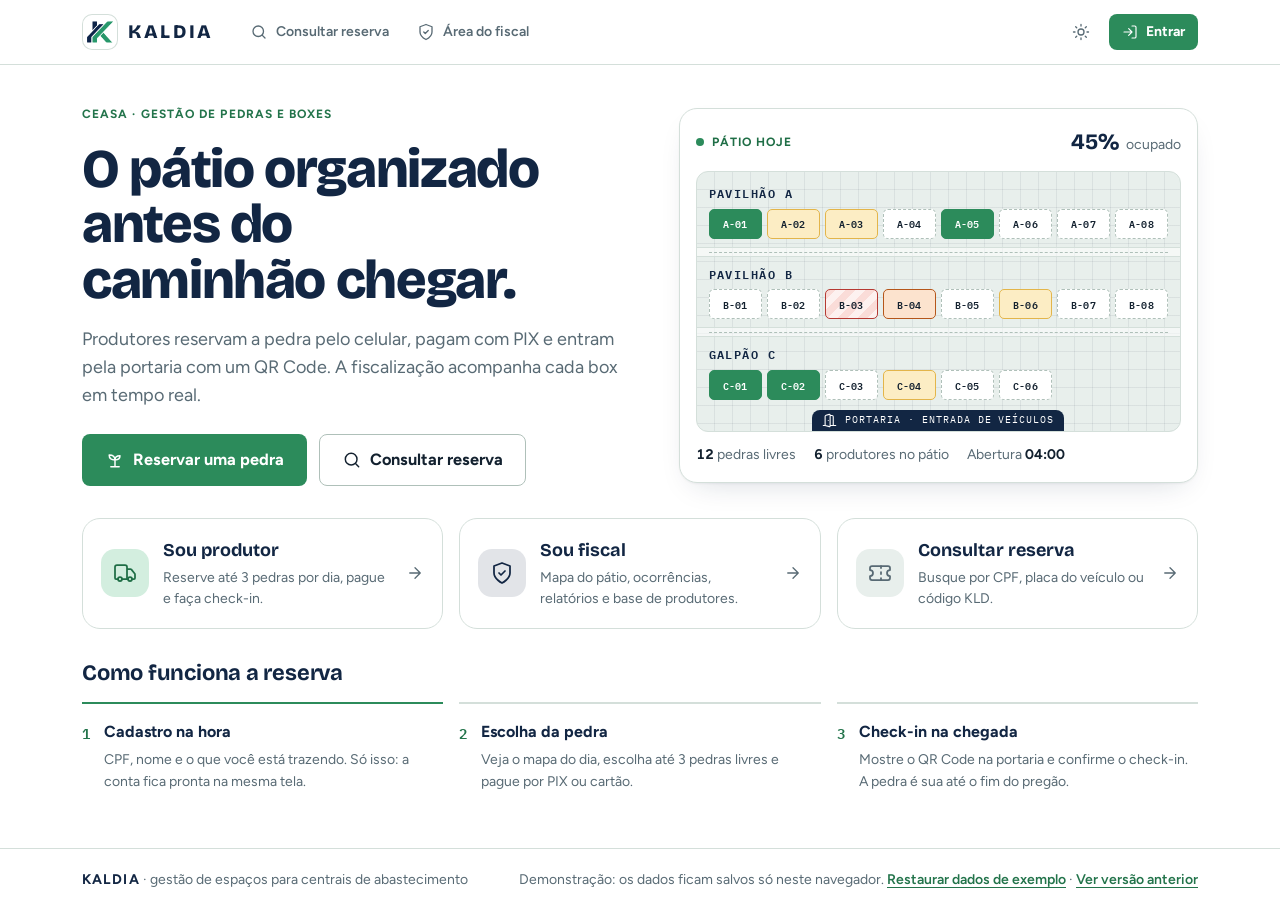
==== commit 8db9ed26: "Fundo branco e tema claro como padrão O fundo do site passa a ser branco e o tema claro vale mesmo q" ====
--- a/index.html
+++ b/index.html
@@ -1,5 +1,5 @@
 <!DOCTYPE html>
-<html lang="pt-BR">
+<html lang="pt-BR" data-theme="light">
 
 <head>
     <meta charset="UTF-8">
--- a/assets/css/app.css
+++ b/assets/css/app.css
@@ -11,7 +11,7 @@
   --on-leaf: #FFFFFF;
 
   /* Neutros com leve viés verde-azulado */
-  --bg: #F1F5F3;
+  --bg: #FFFFFF;
   --surface: #FFFFFF;
   --surface-2: #E8EFEC;
   --line: #D4DFDA;
@@ -349,17 +349,13 @@
 .campo input:focus, .campo select:focus, .campo textarea:focus { border-color: var(--leaf); outline: 3px solid color-mix(in srgb, var(--leaf) 22%, transparent); outline-offset: 0; }
 .campo.com-erro input, .campo.com-erro textarea { border-color: var(--red); }
 .campo-erro { color: var(--red); font-size: var(--t-sm); font-weight: 600; }
+.campo-nota { display: flex; align-items: center; gap: 6px; color: var(--green); font-size: var(--t-sm); font-weight: 600; }
+.campo .chips-rapidos { padding-top: 4px; }
 .campo-composto { display: flex; gap: 8px; }
 .campo-composto input { flex: 1; min-width: 0; }
 .campo-composto select { width: auto; flex: 0 0 auto; }
 
 .form-grade { display: grid; grid-template-columns: repeat(2, minmax(0, 1fr)); gap: 16px; }
-.form-grade fieldset { grid-column: 1 / -1; display: grid; grid-template-columns: repeat(2, minmax(0, 1fr)); gap: 16px; border: 0; padding: 0; margin: 0; }
-.form-grade legend {
-  grid-column: 1 / -1; padding: 0; margin-bottom: 14px;
-  font-family: var(--font-display); font-weight: 700; font-size: var(--t-md); color: var(--ink);
-}
-.form-grade fieldset + fieldset { padding-top: 24px; border-top: 1px solid var(--line); }
 .campo-largo { grid-column: 1 / -1; }
 .form-acoes { grid-column: 1 / -1; display: flex; flex-wrap: wrap; gap: 12px; justify-content: space-between; padding-top: 8px; }
 
@@ -752,48 +748,6 @@
 }
 @keyframes surge { from { transform: scale(0.4); opacity: 0; } to { transform: none; opacity: 1; } }
 .linha-acoes { display: flex; flex-wrap: wrap; gap: 10px; justify-content: center; }
-
-/* ---------- Verificação ---------- */
-.analise {
-  background: var(--surface); border: 1px solid var(--line); border-radius: var(--r-lg);
-  padding: clamp(20px, 4vw, 36px);
-  display: flex; flex-direction: column; gap: 20px;
-}
-.analise-cab { display: flex; flex-direction: column; align-items: center; text-align: center; gap: 10px; }
-.radar {
-  position: relative; width: 76px; height: 76px; border-radius: 50%;
-  display: grid; place-items: center;
-  background: color-mix(in srgb, var(--ink) 10%, transparent); color: var(--ink);
-}
-.radar span {
-  position: absolute; inset: 0; border-radius: 50%;
-  border: 3px solid transparent; border-top-color: var(--leaf); border-right-color: var(--leaf);
-  animation: gira 1.2s linear infinite;
-}
-.analise.aprovado .radar { background: var(--leaf); color: var(--on-leaf); }
-.analise.aprovado .radar span { display: none; }
-.barra { height: 6px; border-radius: 3px; background: var(--surface-2); overflow: hidden; }
-.barra span { display: block; height: 100%; width: 0; background: var(--leaf); border-radius: 3px; transition: width 0.6s ease; }
-.checklist { list-style: none; margin: 0; padding: 0; display: flex; flex-direction: column; gap: 4px; }
-.checklist li { display: flex; align-items: center; gap: 12px; padding: 6px 0; color: var(--muted); transition: color 0.2s; }
-.check-ic {
-  width: 24px; height: 24px; border-radius: 50%;
-  display: grid; place-items: center; flex-shrink: 0;
-  border: 1.5px solid var(--line-strong); color: transparent;
-}
-.checklist li.ativo { color: var(--fg); font-weight: 600; }
-.checklist li.ativo .check-ic { border-color: var(--leaf); border-right-color: transparent; animation: gira 0.8s linear infinite; }
-.checklist li.feito { color: var(--fg); }
-.checklist li.feito .check-ic { background: var(--leaf); border-color: var(--leaf); color: var(--on-leaf); animation: none; }
-.resumo-cadastro {
-  margin: 0; display: grid; grid-template-columns: repeat(2, minmax(0, 1fr)); gap: 10px 20px;
-  padding: 16px; border-radius: var(--r); background: var(--surface-2);
-}
-.resumo-cadastro dt { font-size: var(--t-xs); color: var(--muted); font-weight: 600; text-transform: uppercase; letter-spacing: 0.06em; }
-.resumo-cadastro dd { margin: 2px 0 0; font-weight: 600; overflow-wrap: anywhere; }
-#analise-fim { display: flex; flex-direction: column; gap: 8px; align-items: stretch; }
-#analise-fim:empty { display: none; }
-.contagem { text-align: center; color: var(--muted); font-size: var(--t-sm); }
 
 /* ---------- Painel do fiscal ---------- */
 .seletor-data { display: flex; align-items: center; gap: 2px; background: var(--surface); border: 1px solid var(--line); border-radius: var(--r-sm); padding: 2px; }
@@ -1062,14 +1016,14 @@
   .selo-perfil > .ico { margin: 0 4px; }
   .conteudo { padding-block: 20px 40px; }
 
-  .form-grade, .form-grade fieldset { grid-template-columns: minmax(0, 1fr); }
+  .form-grade { grid-template-columns: minmax(0, 1fr); }
   .painel-pix { grid-template-columns: minmax(0, 1fr); justify-items: center; }
   .pix-info { width: 100%; }
   .bilhete { grid-template-columns: minmax(0, 1fr); }
   .bilhete-canhoto { border-left: 0; border-top: 2px dashed var(--line-strong); flex-direction: row; justify-content: flex-start; text-align: left; }
   .bilhete-canhoto::before { top: -11px; left: -11px; clip-path: inset(0 0 0 50%); }
   .bilhete-canhoto::after { top: -11px; bottom: auto; left: auto; right: -11px; clip-path: inset(0 50% 0 0); }
-  .bilhete-dados, .resumo-cadastro { grid-template-columns: minmax(0, 1fr); }
+  .bilhete-dados { grid-template-columns: minmax(0, 1fr); }
   .kpis { grid-template-columns: repeat(2, minmax(0, 1fr)); }
   .campanha-form { flex-direction: column; align-items: stretch; }
   .busca-mini { flex: 1; }
